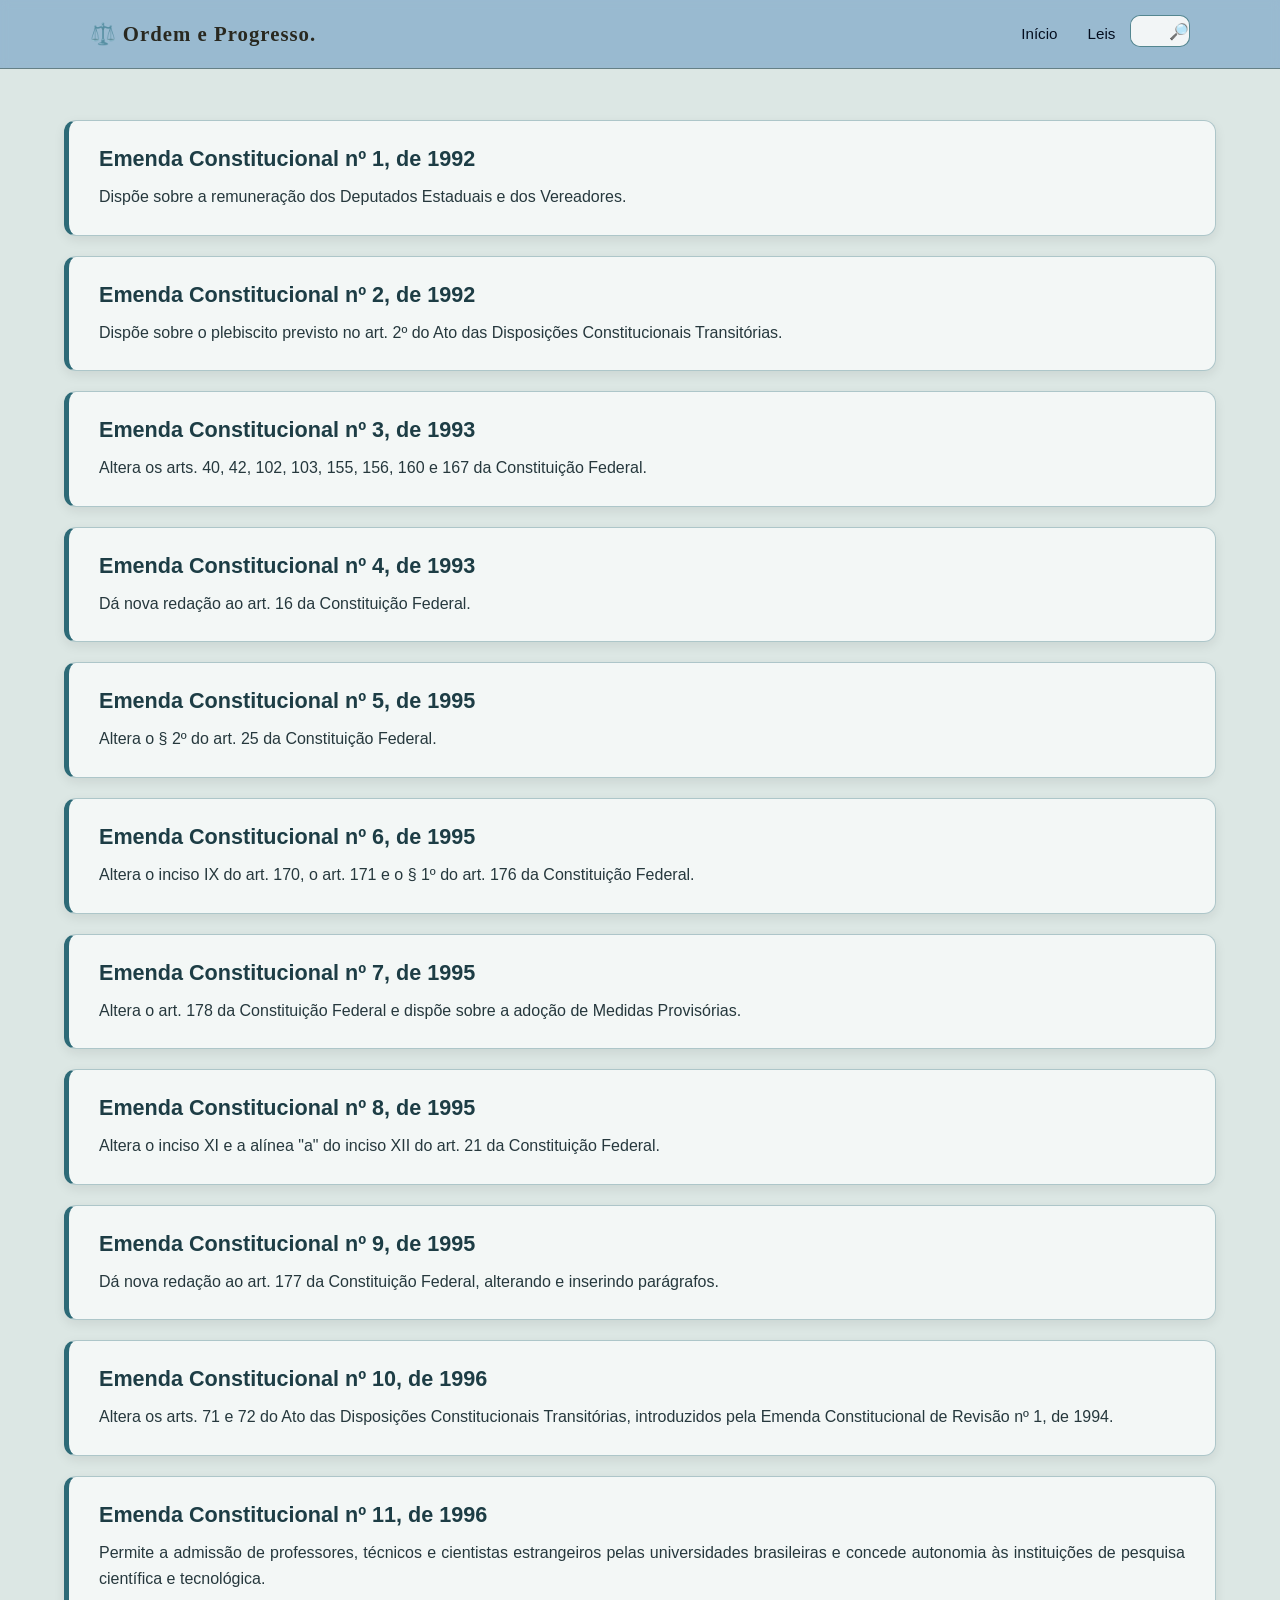
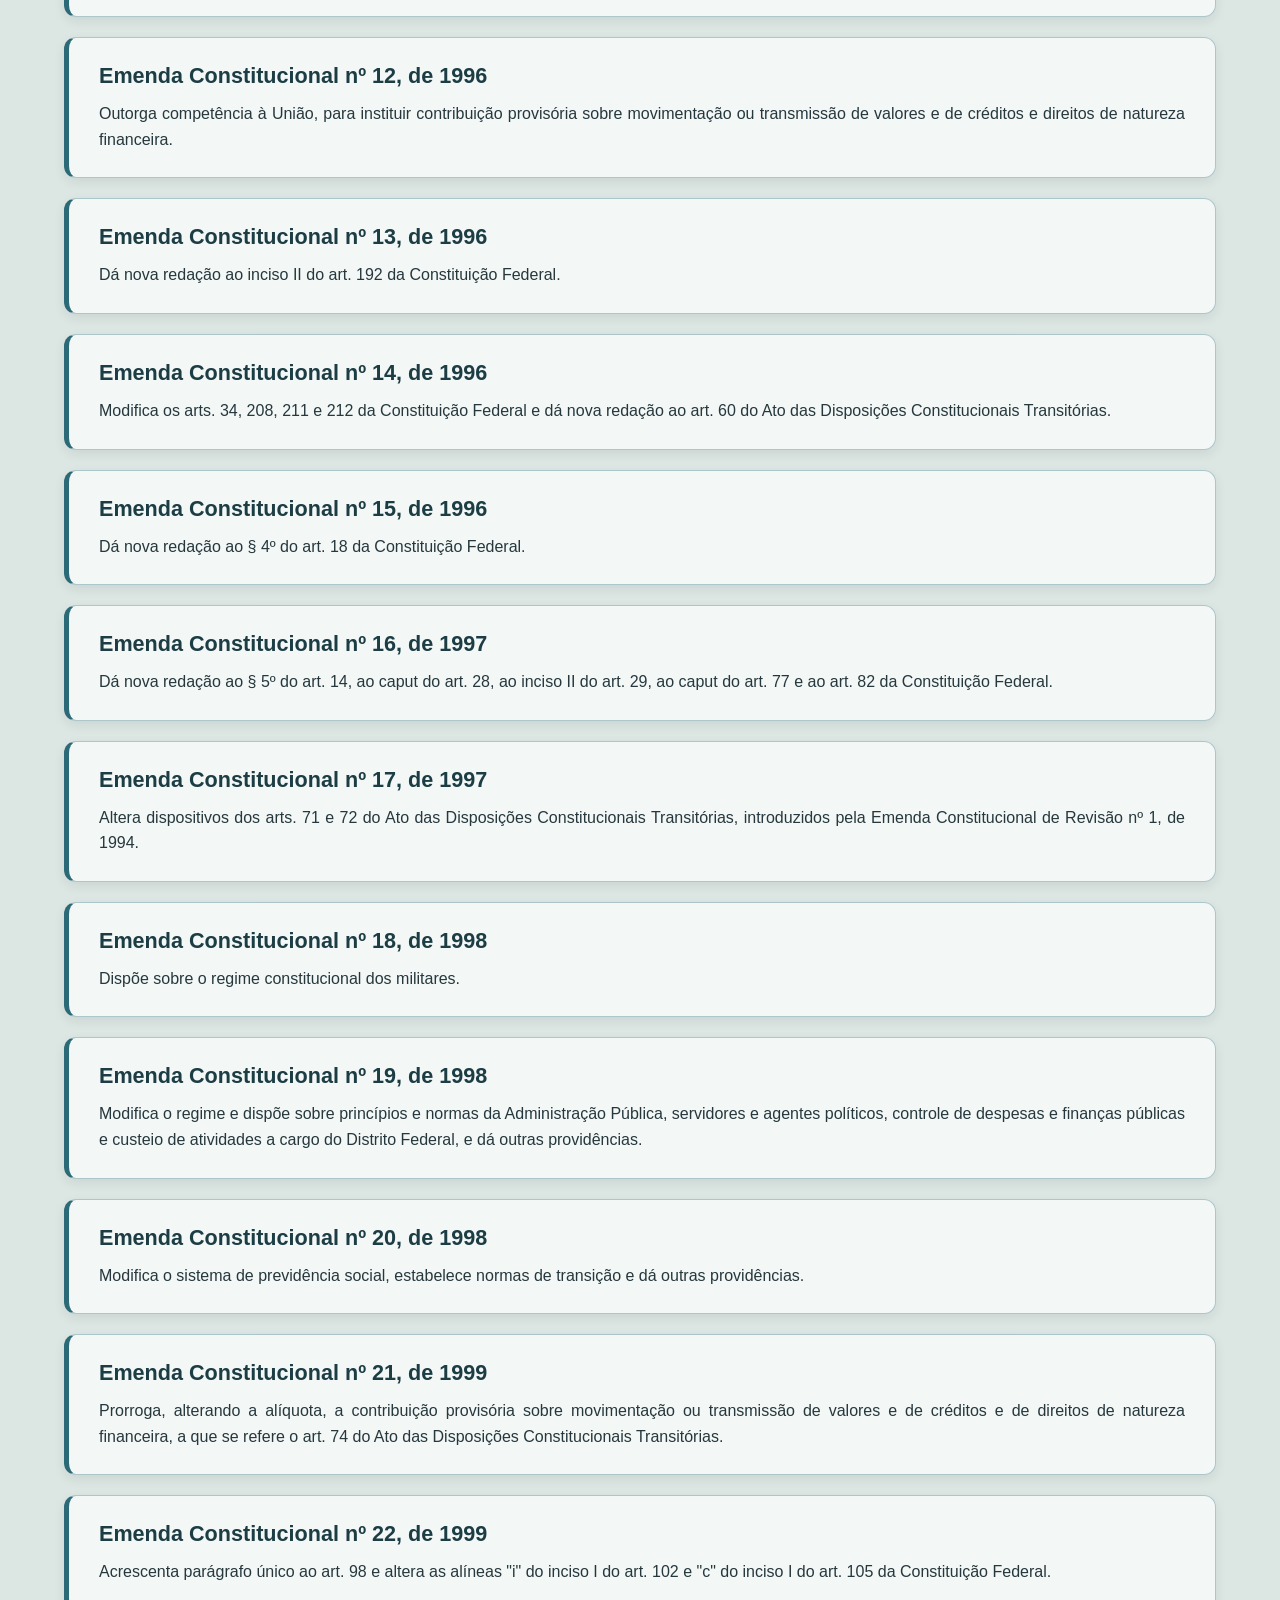
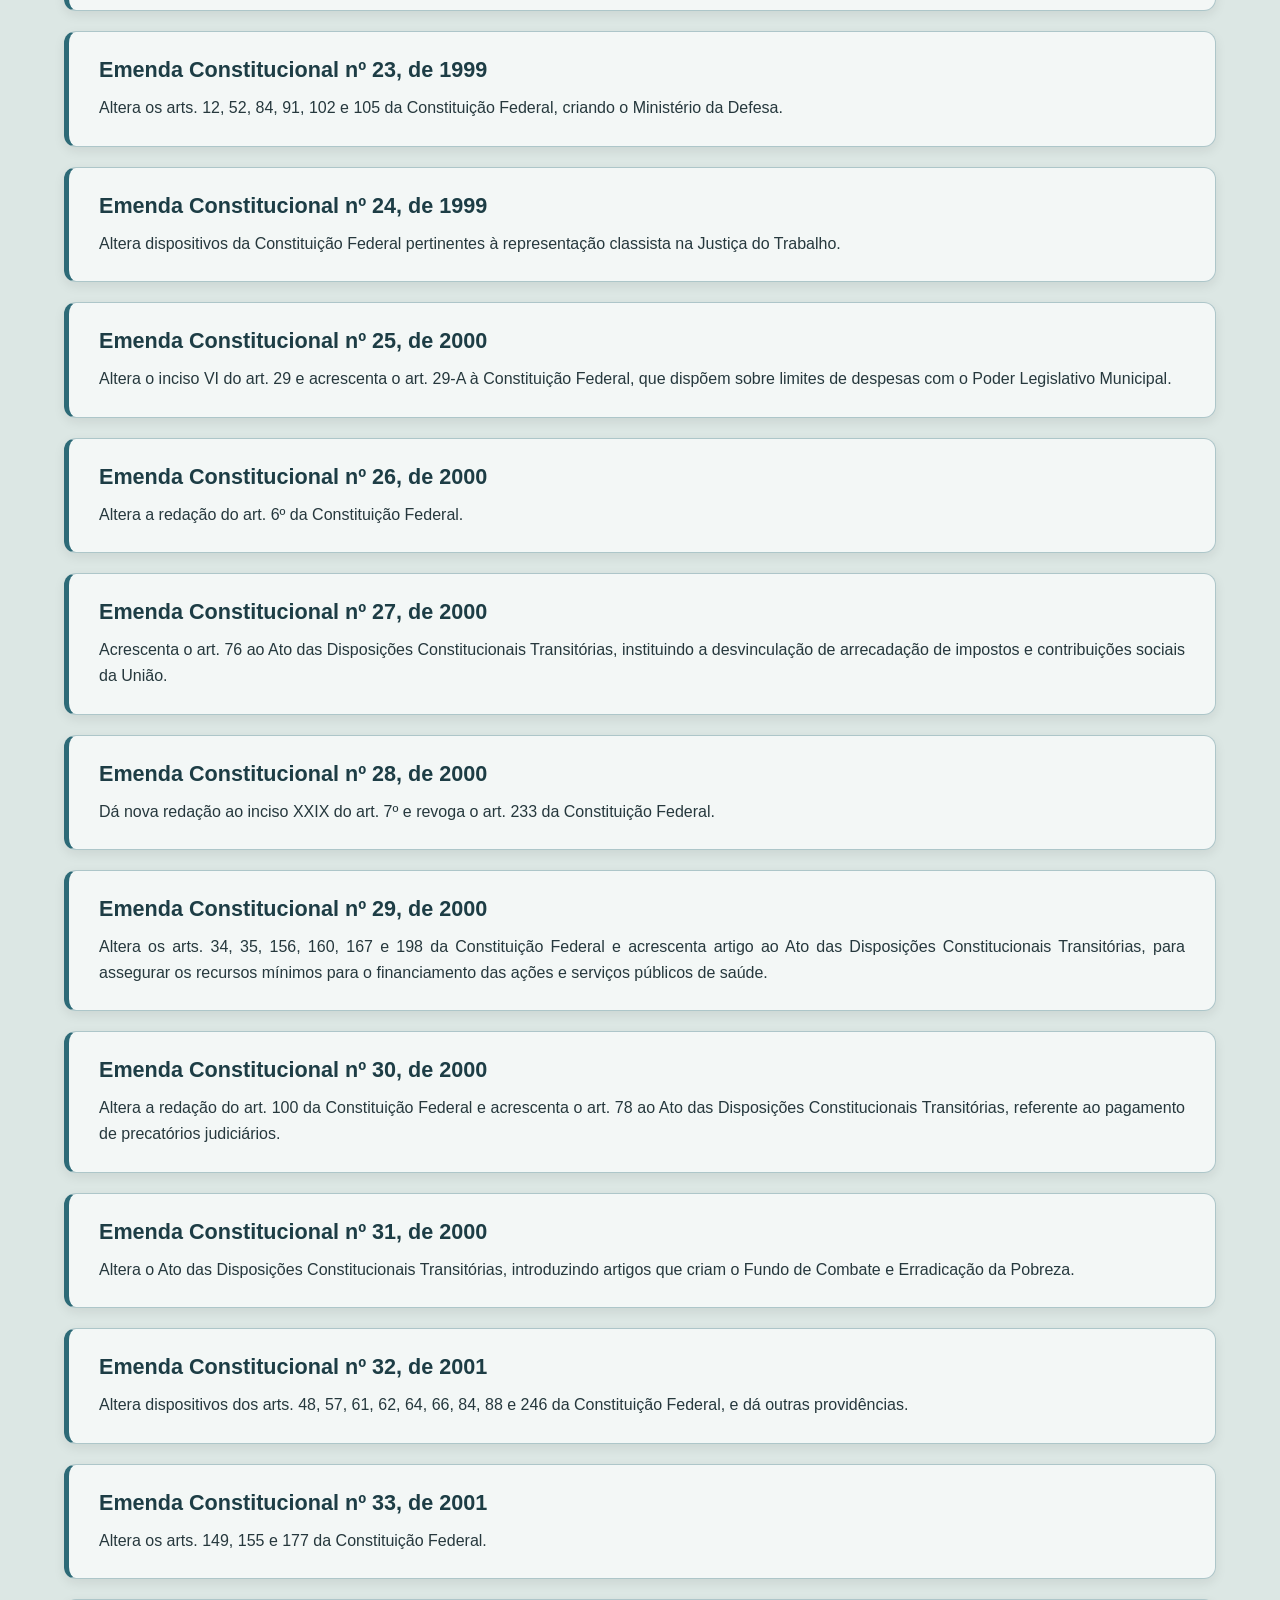
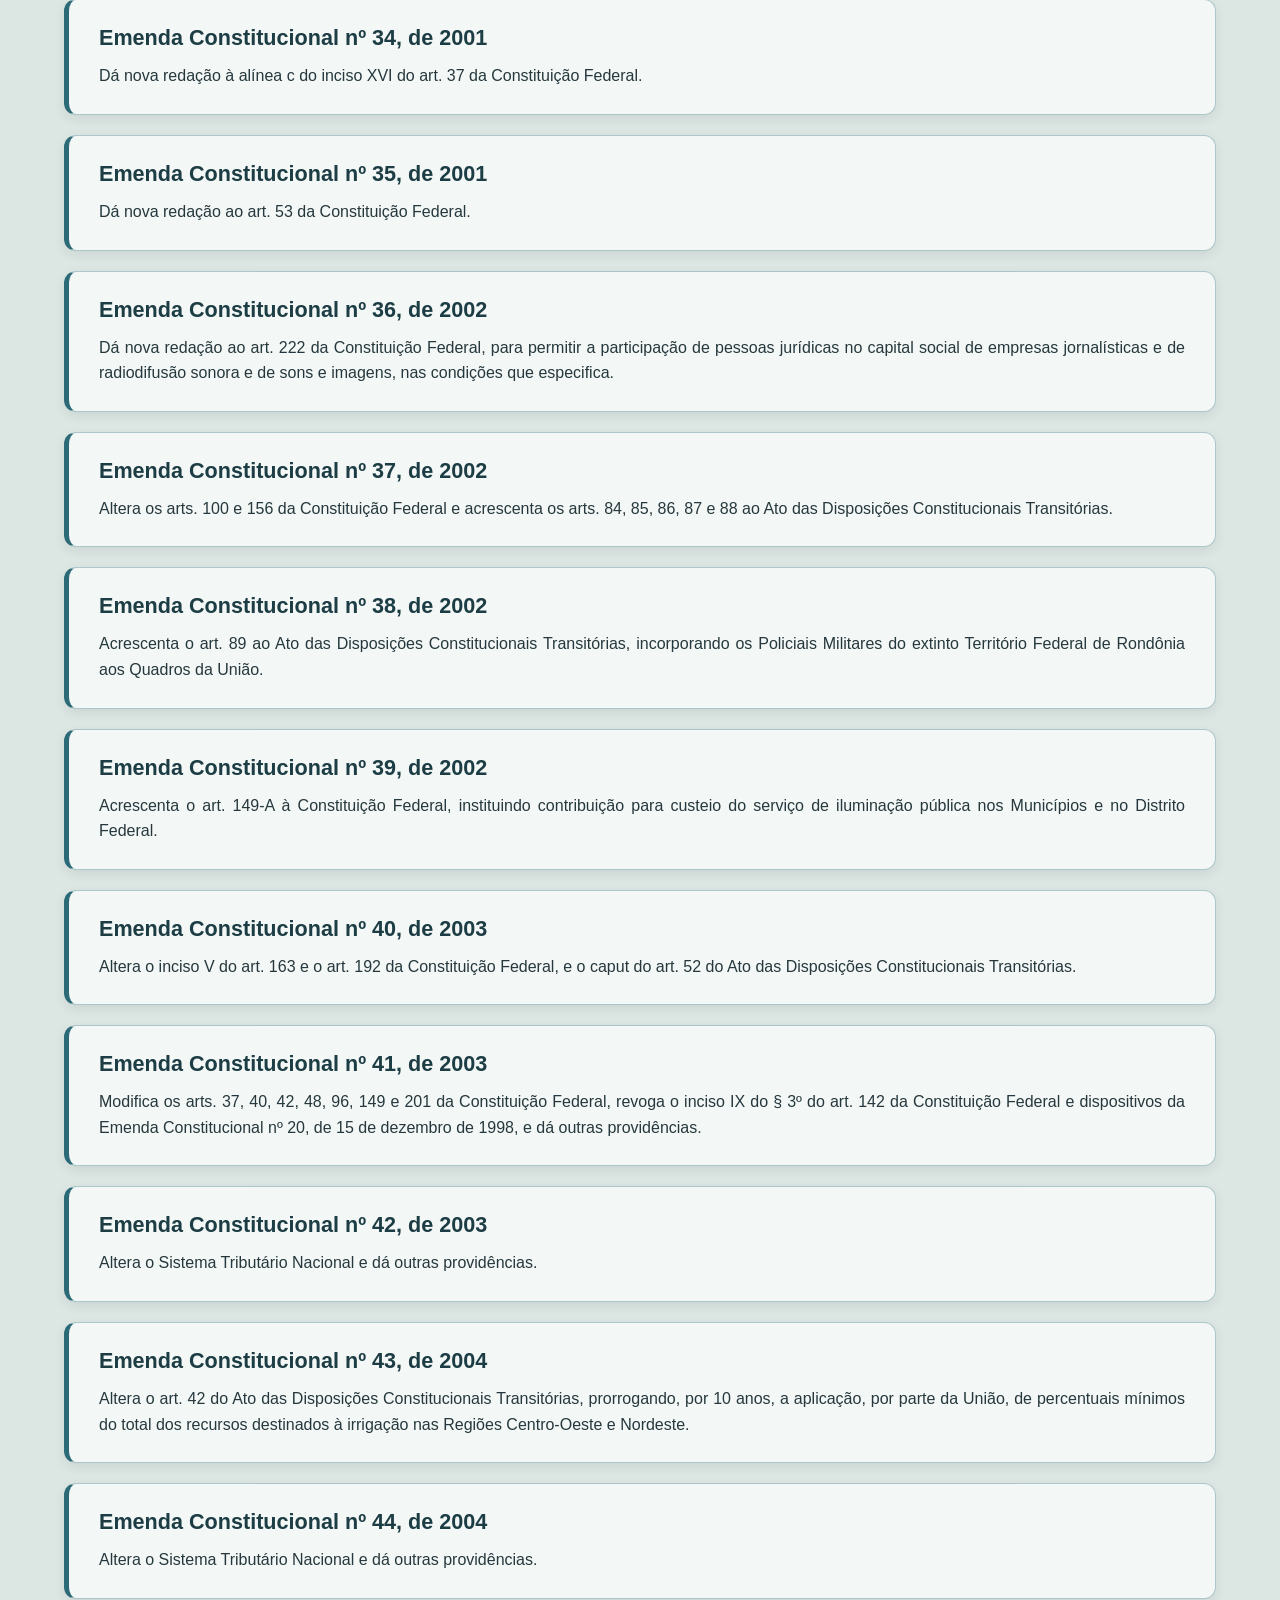
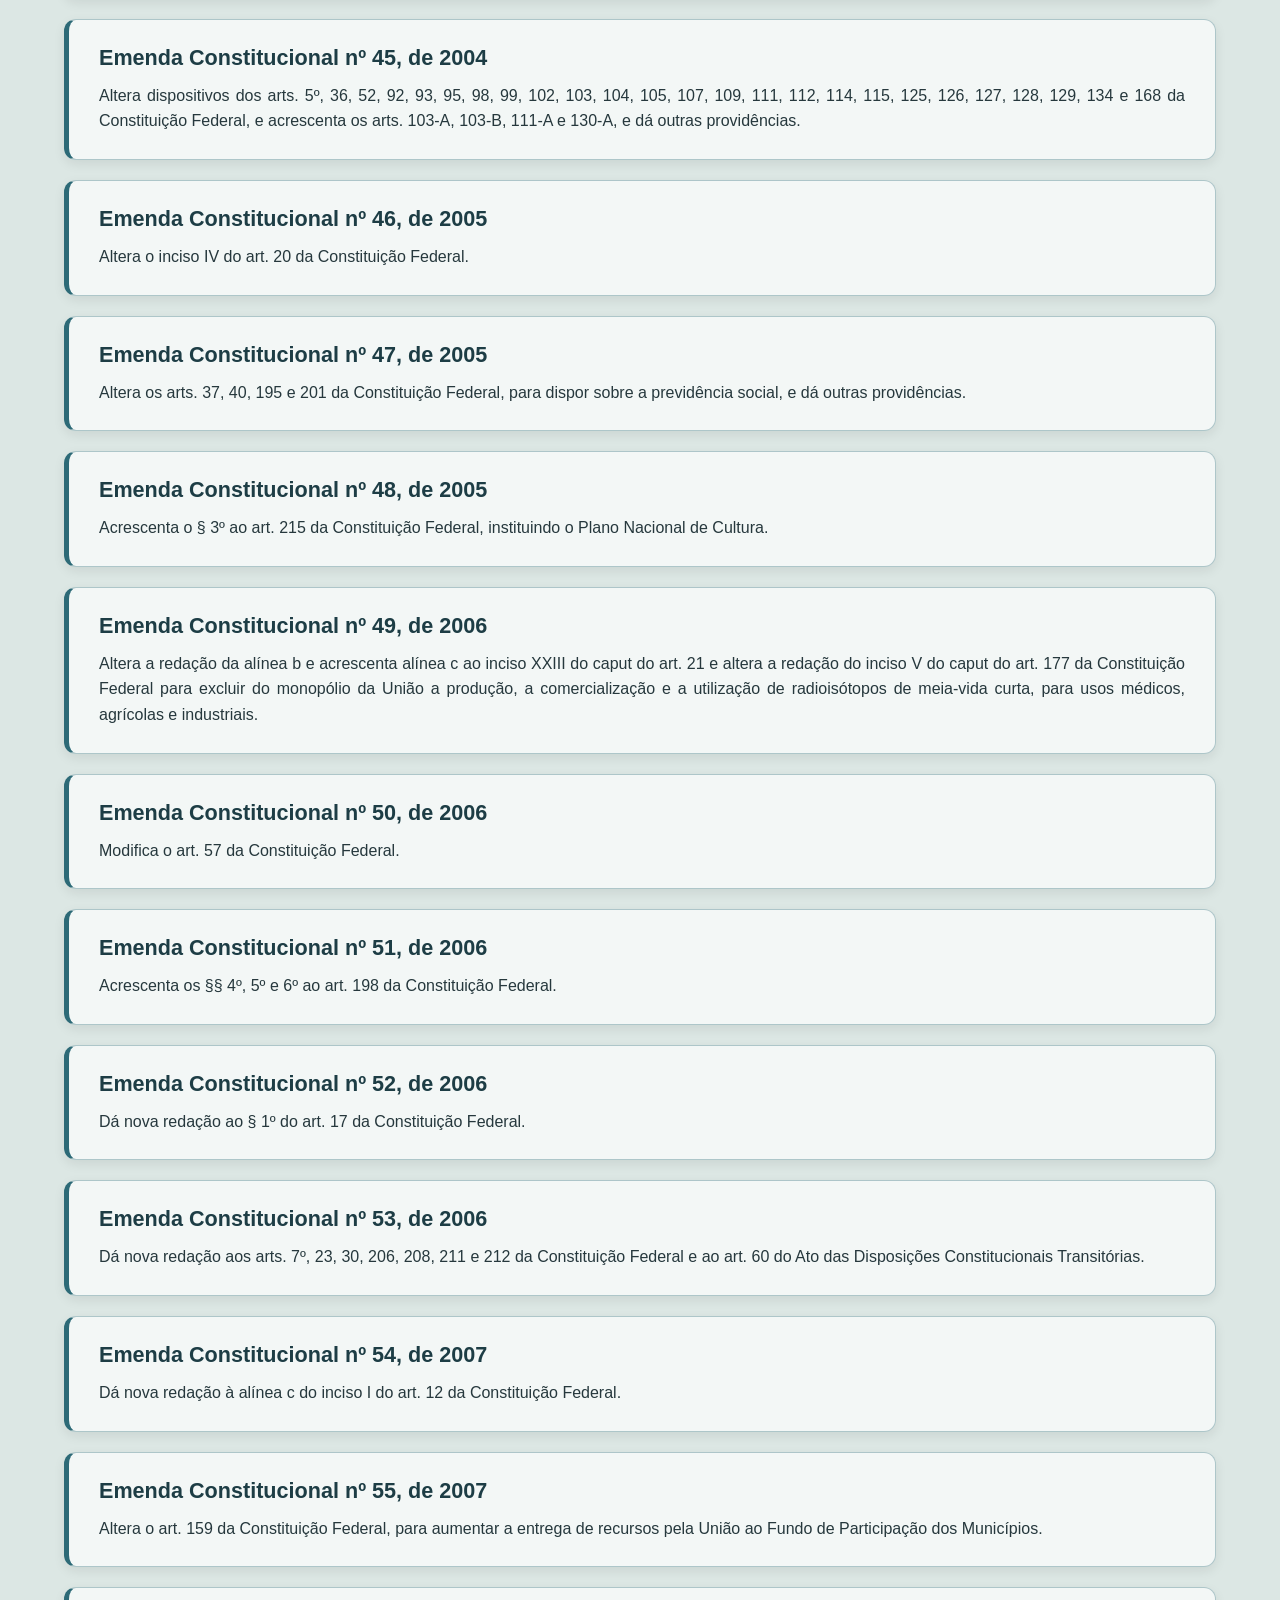
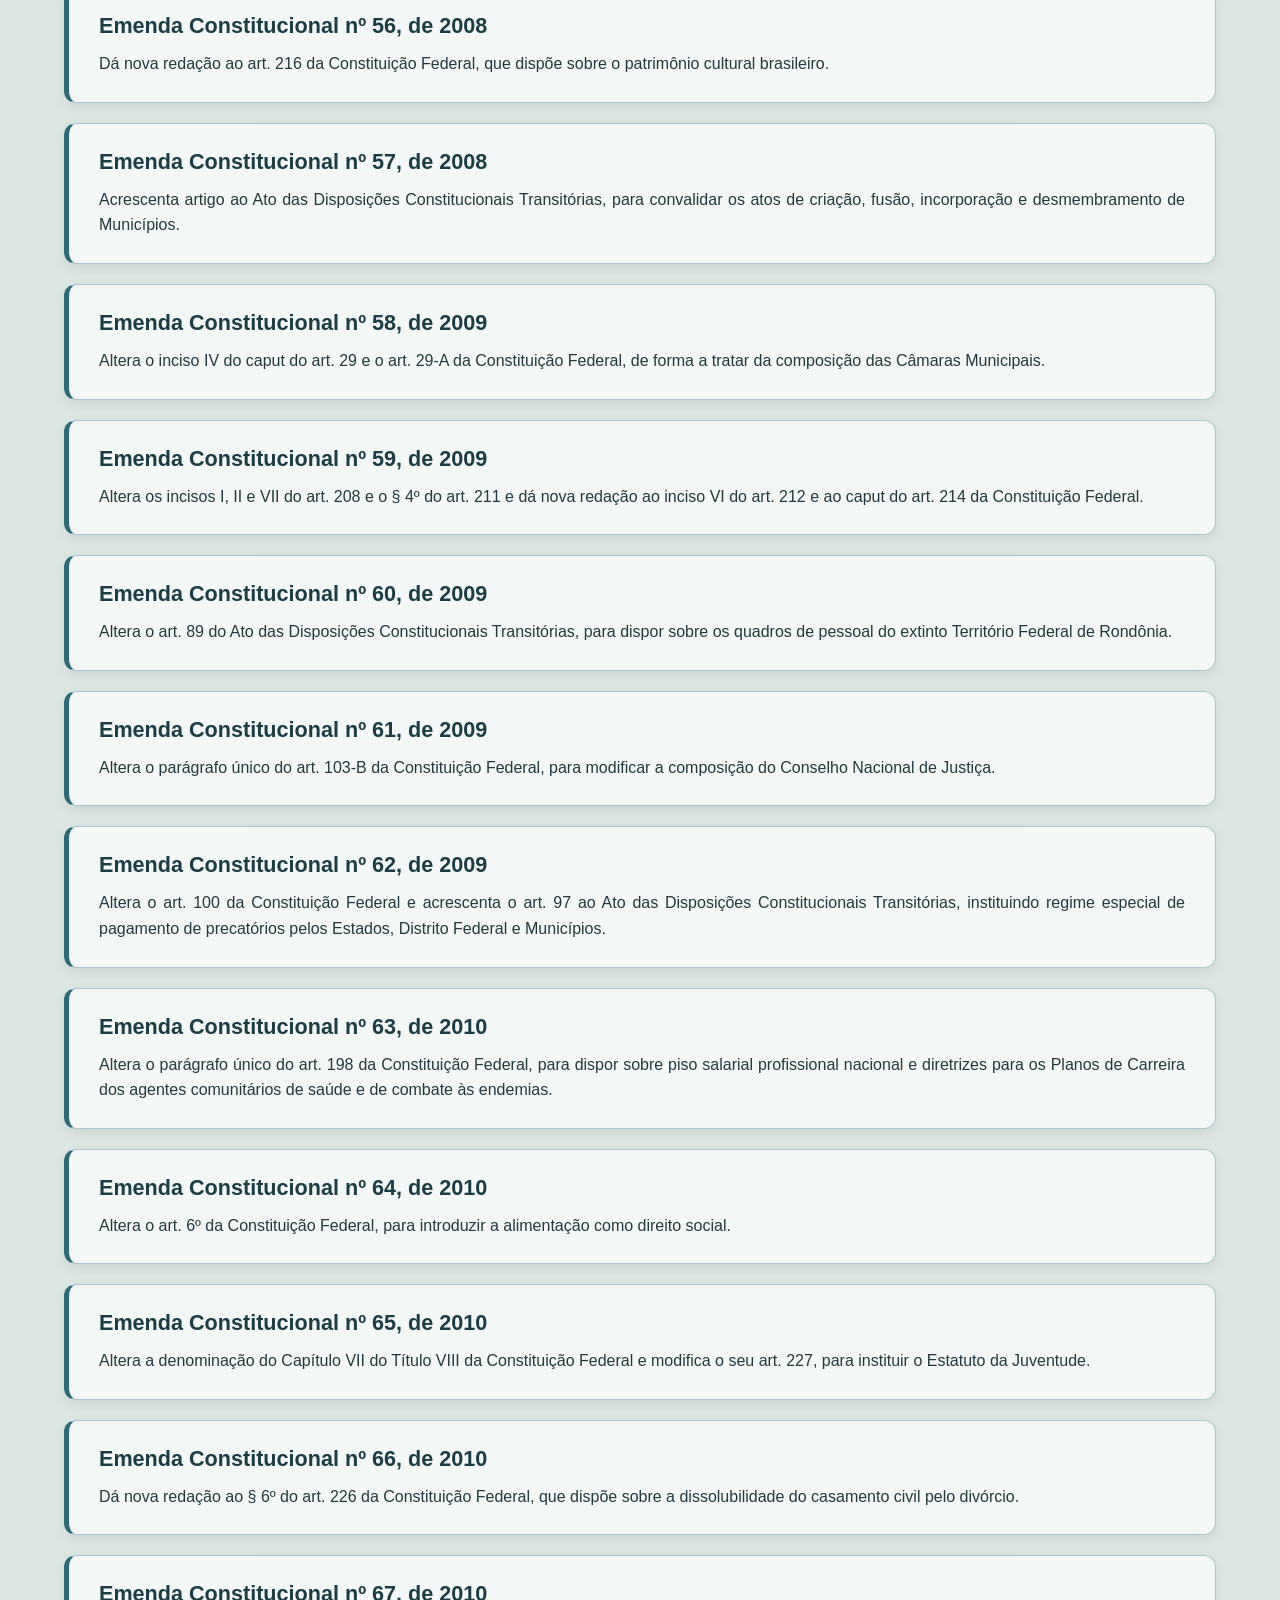
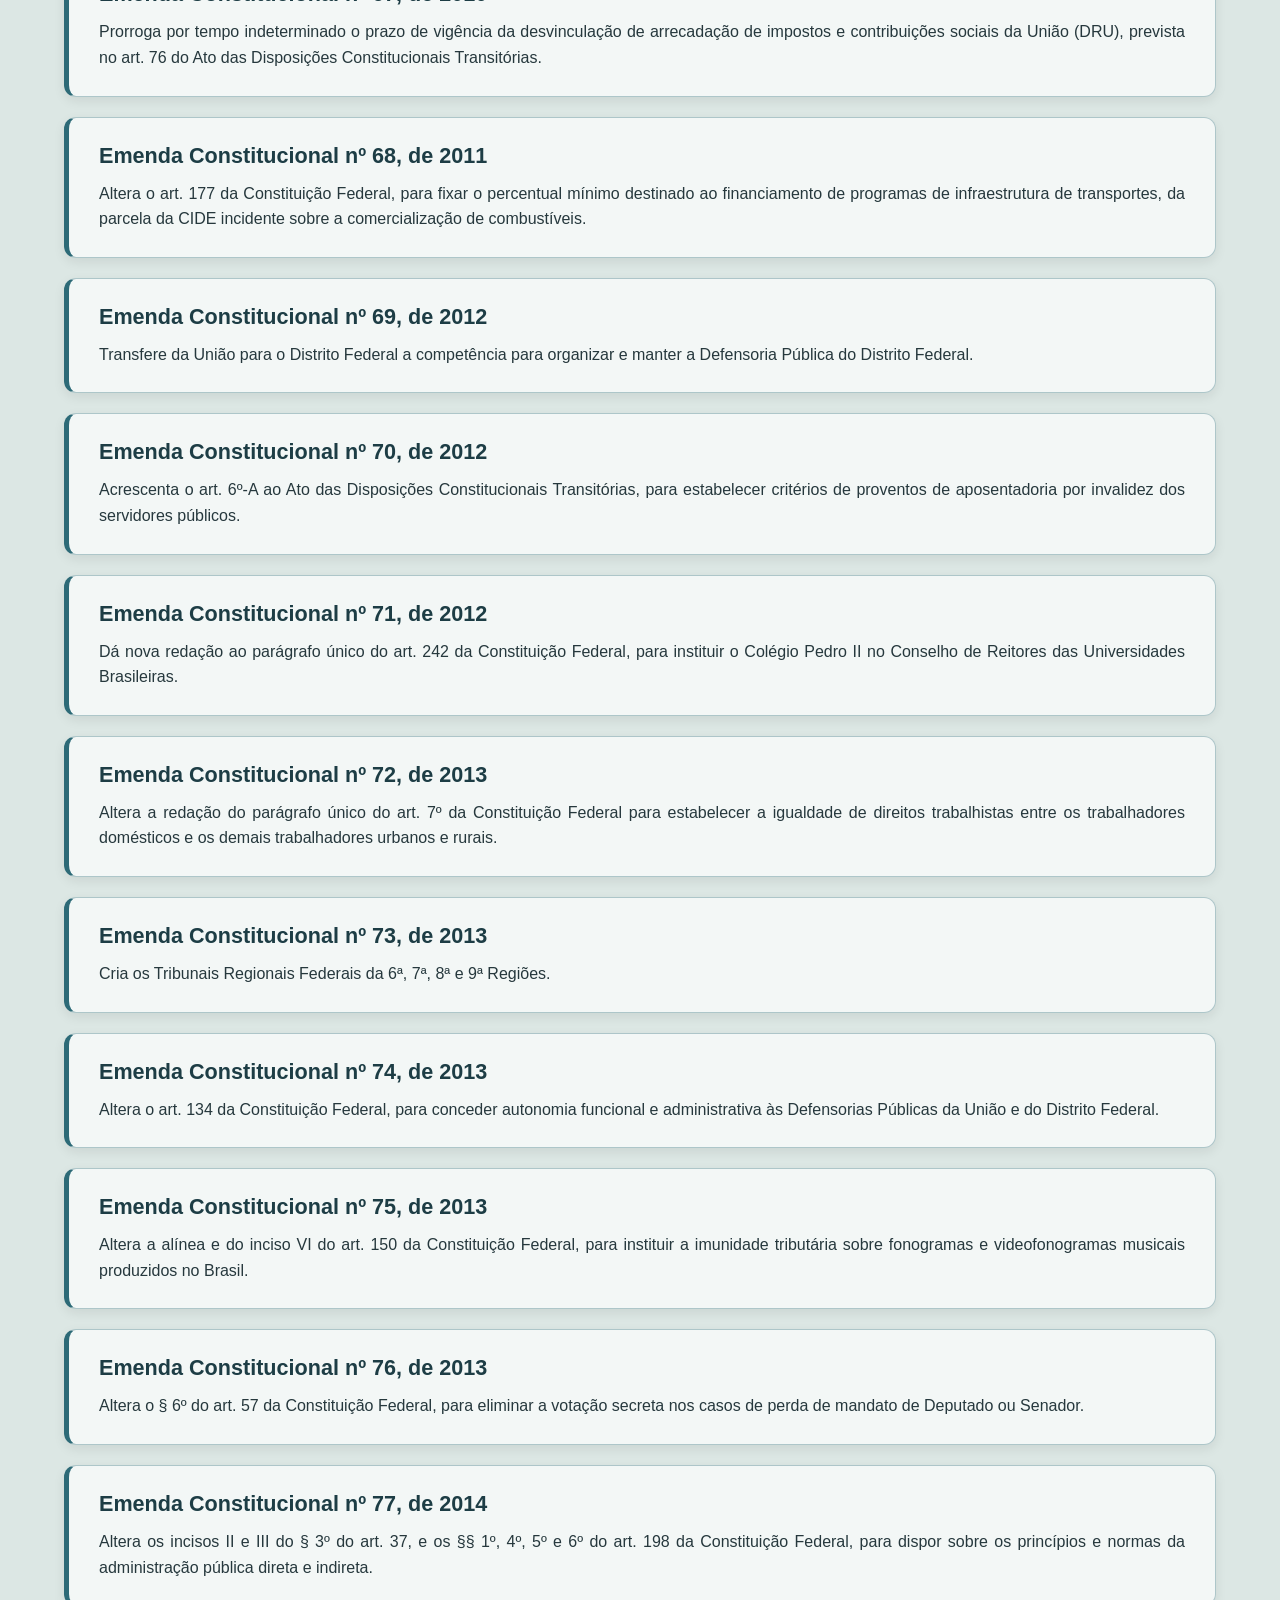
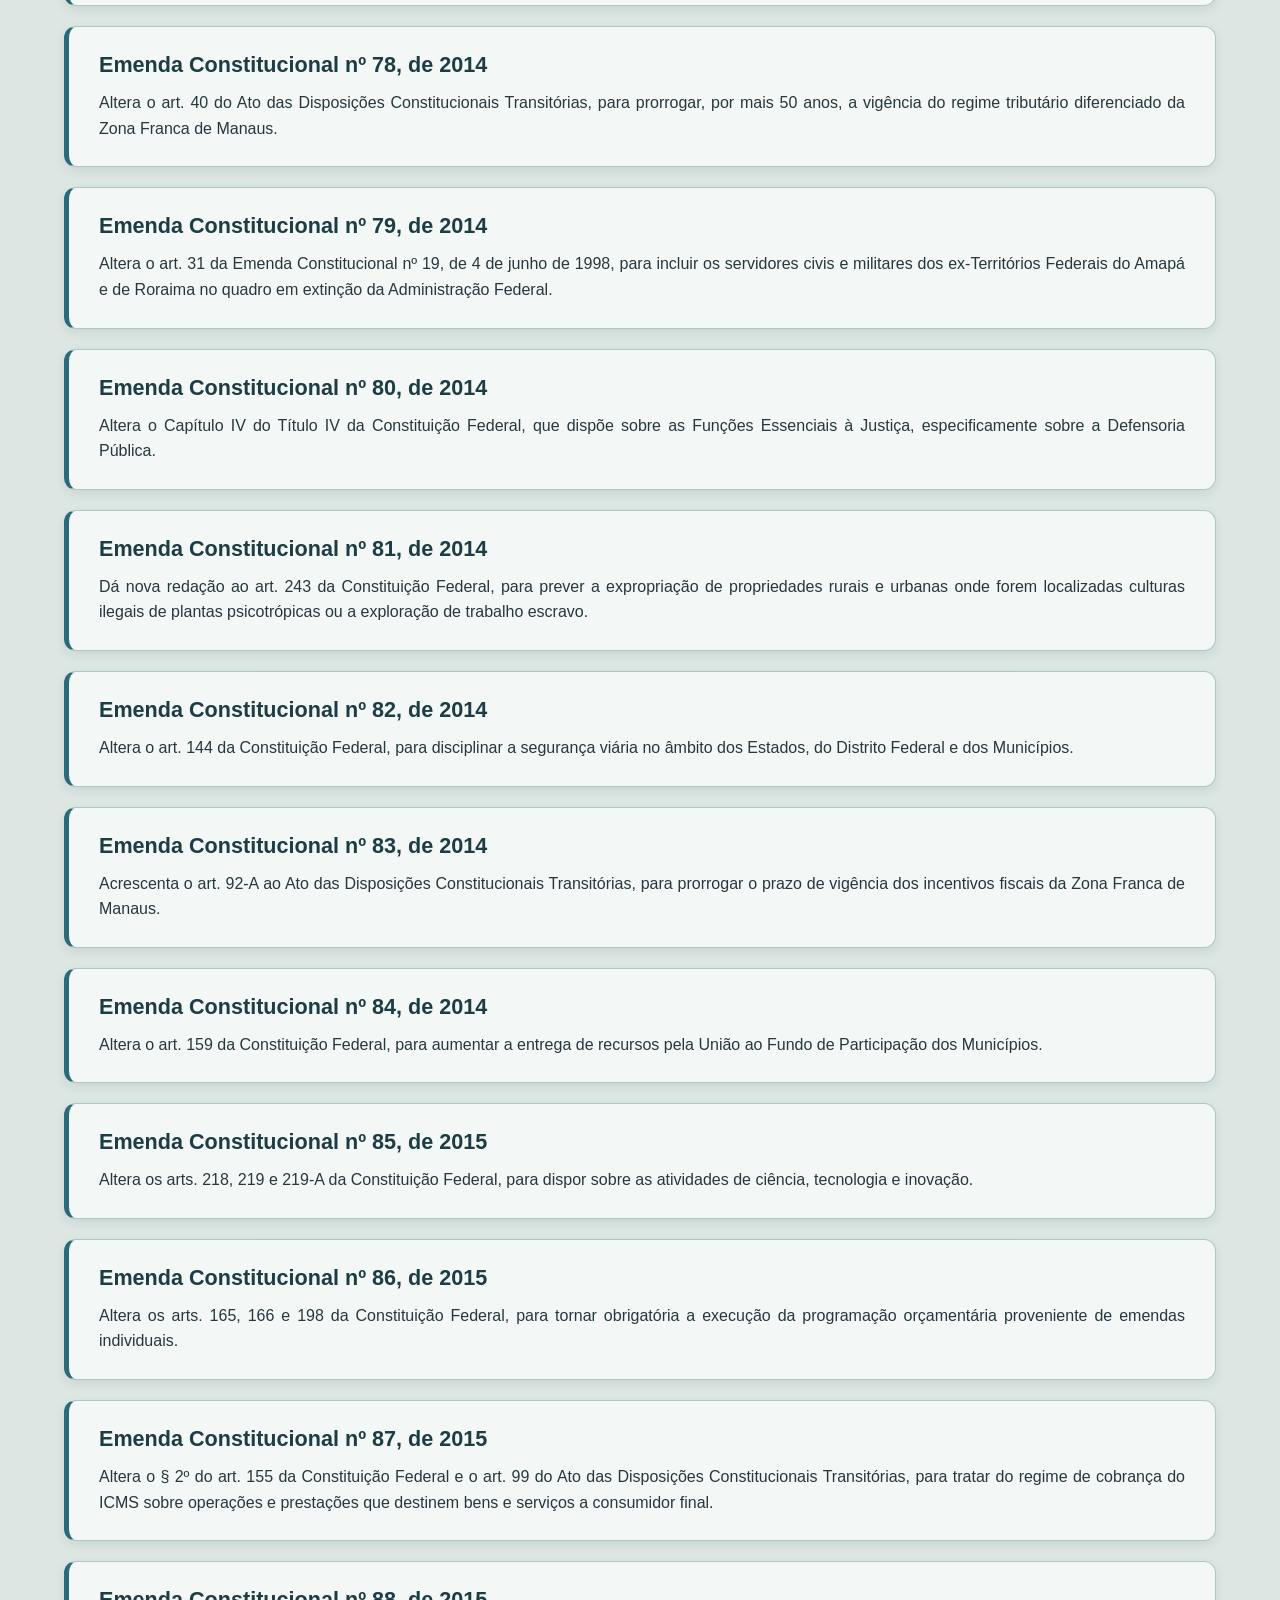
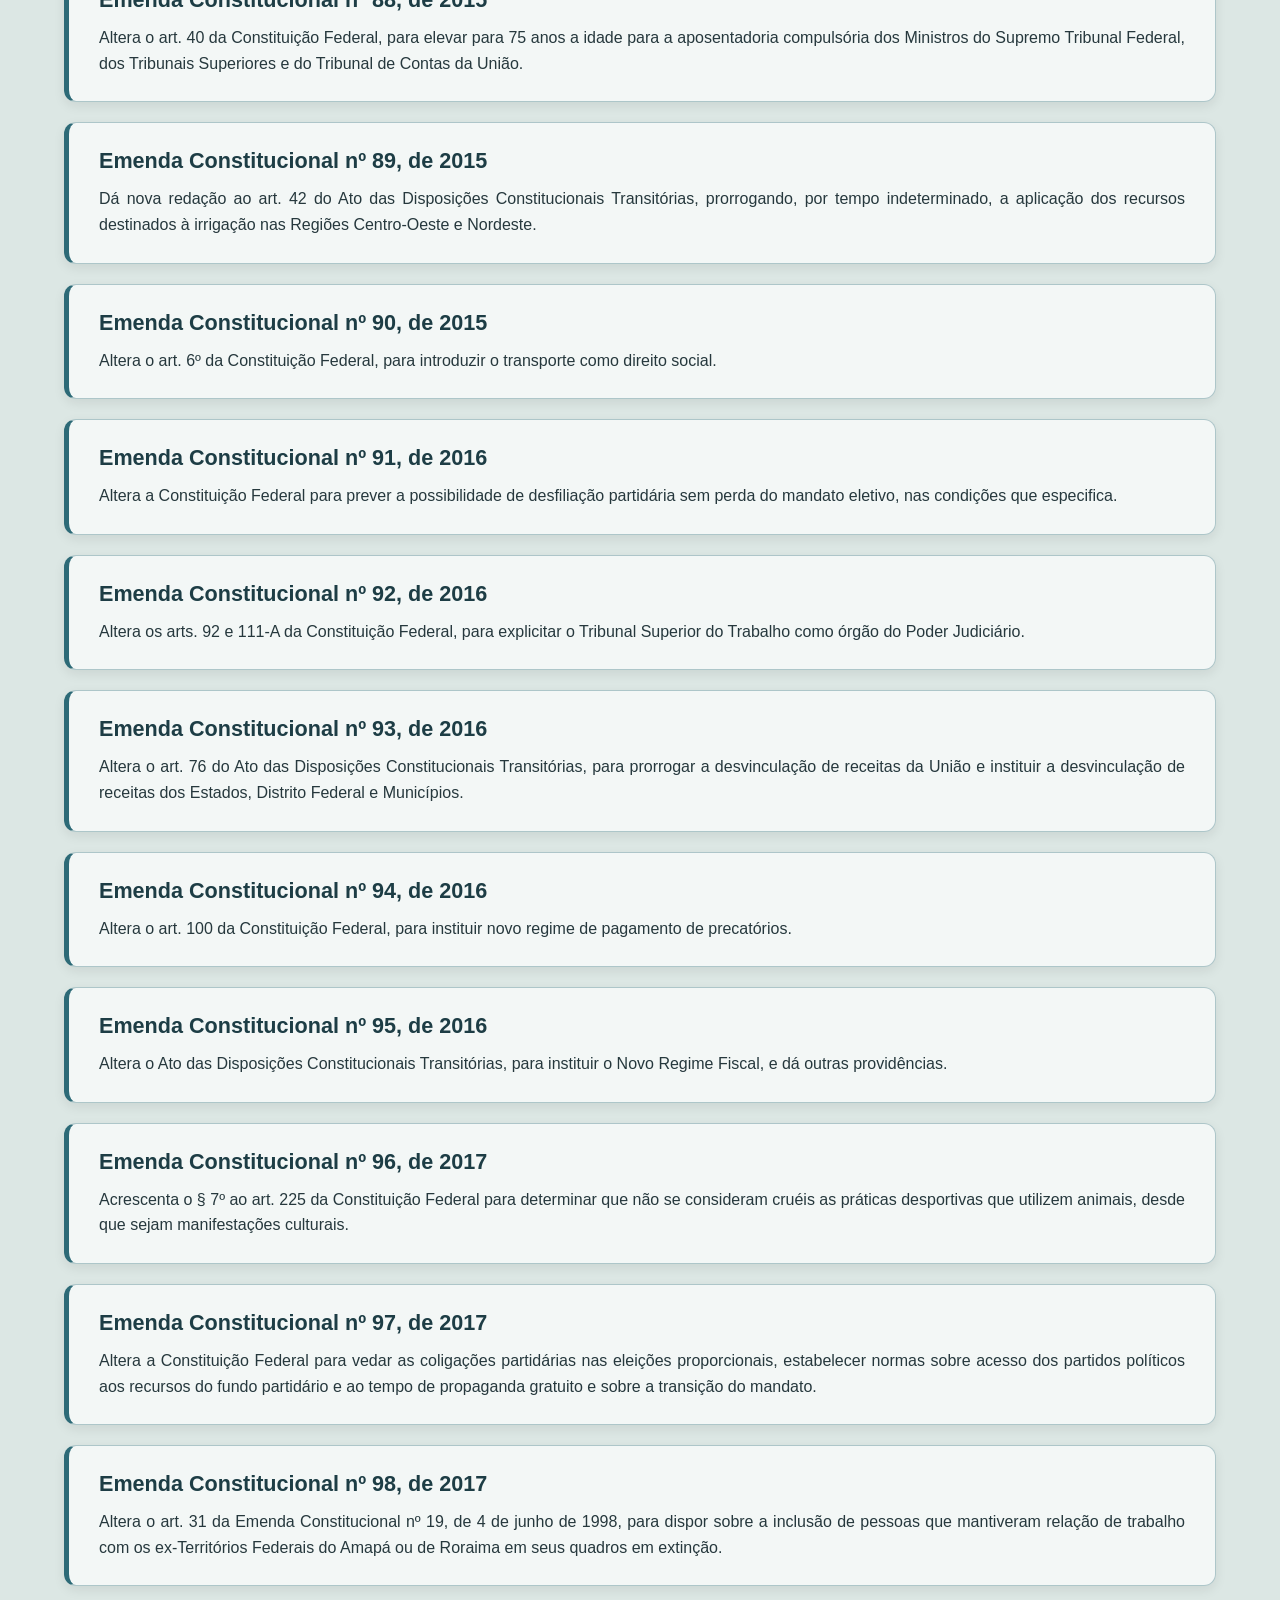
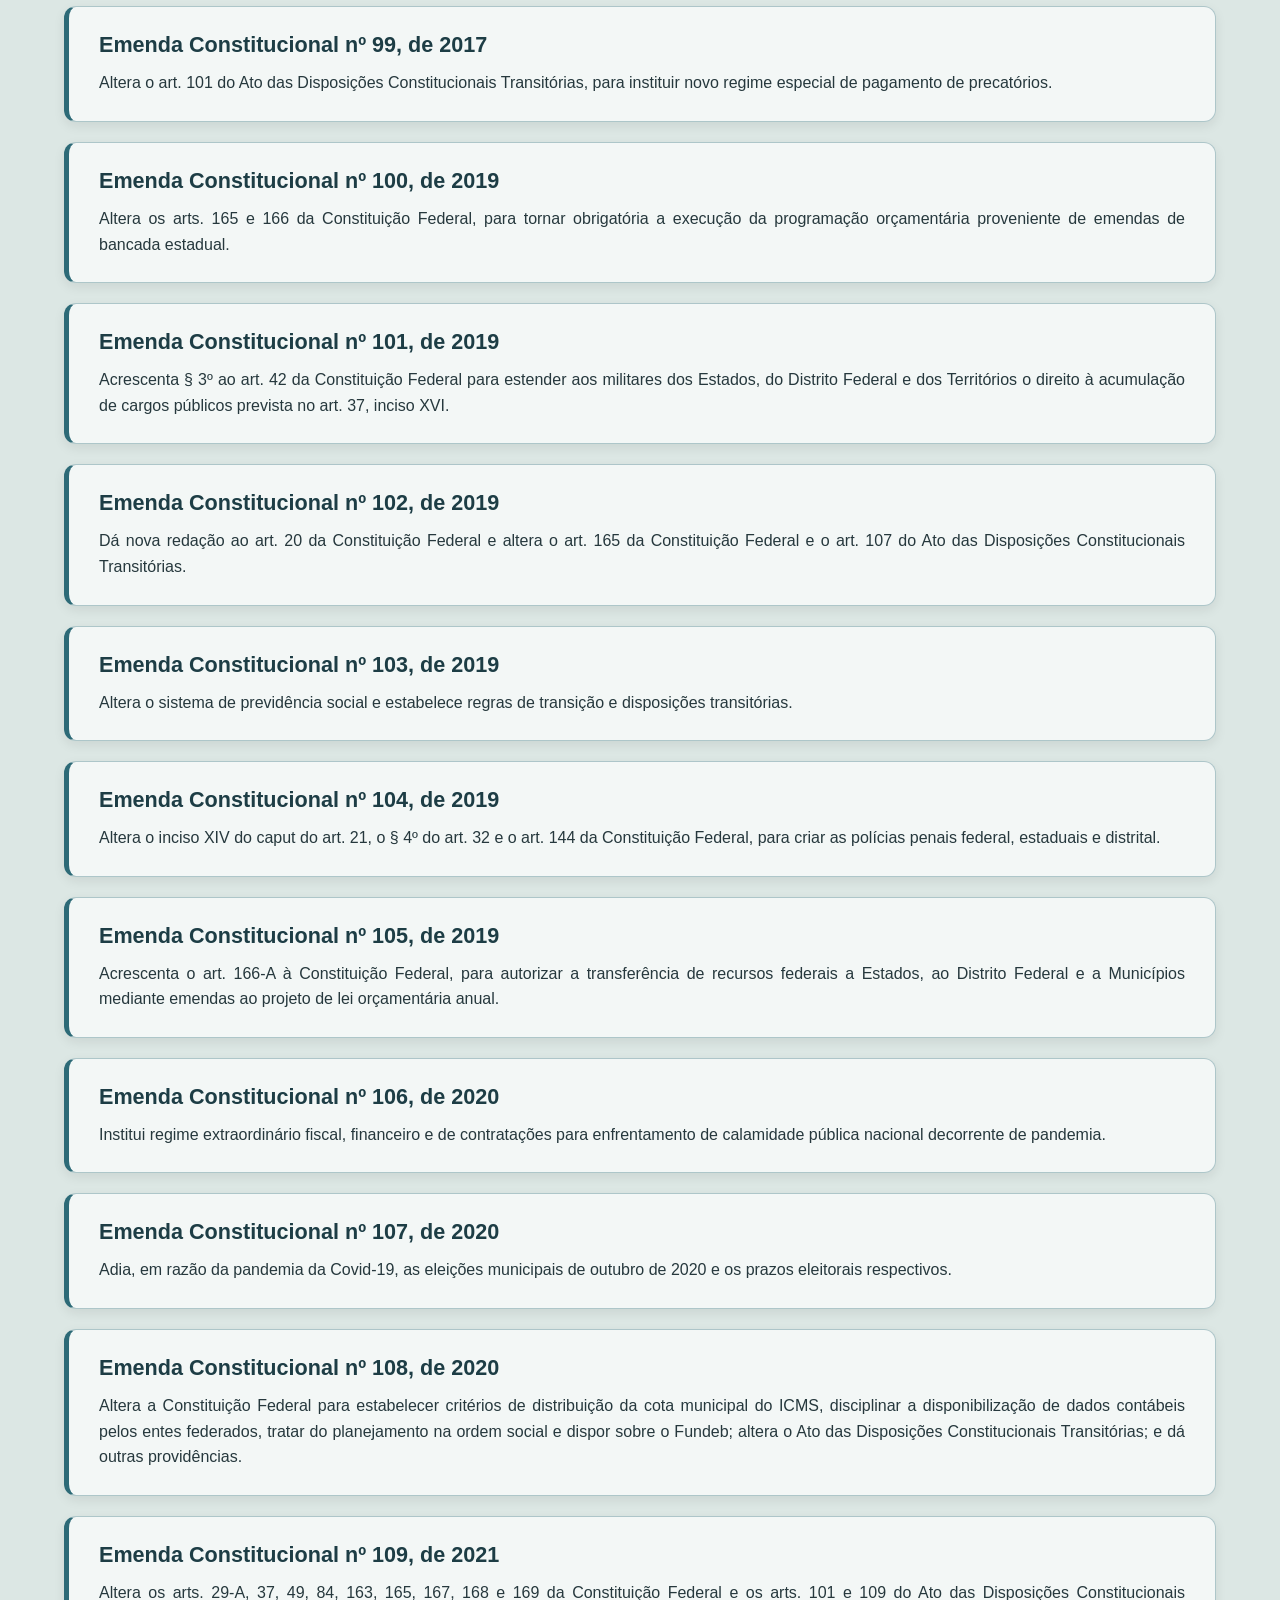
==== Leis/leis.html @ 6e9fadc1 "Barra de pesquisa ok" ====
<!DOCTYPE html>
<html lang="br">
    <head>
        <meta charset="UTF-8">
        <meta name="viewport" content="width=device-width, initial-scale=1.0">
        <title>Leis Brasileiras</title>
        <link rel="stylesheet" href="leis.css">
    </head>

    <header class="navbar">
        <div class="nav-container">
        <!-- Nome do site no cantinho esquerdo -->
            <a href="#" id="Logo" class="nav-logo"> ⚖️  Ordem e Progresso.</a>
        <!-- Opções para navegar em diferentes partes do site -->
            <ul class="nav-links">
                <li><a href="../index.html">Início</a></li>
                <li><a href="leis.html" id="section1">Leis</a></li>
                <li>
                    <form class="pesquisa-hidden">
                        <input 
                            id="pesquisa"
                            type="text" placeholder="Pesquise uma Lei...">
                        <span>🔎</span>

                    </form>
                </li>
            </ul>
        </div>
    </header>

    <body>
        <div class="emendas" id="emendas">
            <!-- Aqui é o0nde ficara as emendas, o titulo e a descrição, pense que o JSON já  terá o nome além da descrição -->
        </div>

        <script src="emenda.js"> </script>
    </body>
</html>
---- Leis/leis.css ----
*{
    margin: 0;
    padding: 0;
    box-sizing: border-box;
}

body{
    background-color: rgb(220, 231, 228);
}
/*Classe que eu coloca na nave bar para definir o local e todo o background em si*/
.navbar {
    position: fixed;
    top: 0%;
    left: 0%;
    width: 100%;
    background-color: rgba(48, 115, 177, 0.384); 
    backdrop-filter: blur(5px); 
    border-bottom: 1px solid #658086;
    z-index: 1000; 
    padding: 1.2% 0%; /* Espaçamento interno vertical em % */
}
/*Essa aqui já pega todos os itens e coloca em ordem e cria o espaçamento da logo prar a lista*/
.nav-container {
    max-width: 100%; 
    width: 90%; /* O quanto vai ocupar da tela*/
    margin: 0% auto;
    display: flex;
    justify-content: space-between; 
    align-items: center;
    padding: 0% 2%; /*Distancia interna padrão de cada borda (Eu posso modificar de determinados <> no seu espaço fixo)*/
}

/* Nome no cantinho esquerdo da nav bar */
.nav-logo {
    color: #181406de;
    font-size: 1.3rem; /*Ainda n peguei muito bem oq seria rem.. Mas é uma medida.*/
    font-weight: bold;
    letter-spacing: 1px;
    text-decoration: none;
    cursor: hand;
}

/* Lista dos "link's" que fica na direita - possivél lugar da barra de pesquisa */
.nav-links {
    display: flex;
    list-style: none;
    
}

/*"a" = cada item de navegação */
.nav-links a {
    padding: 10px 15px; /* Ajustei um pouco o padding lateral para o fundo não colar no texto */
    color: #040e1f;
    text-decoration: none;
    font-size: 0.95rem; 
    font-family: sans-serif;
    display: inline-block; /* Necessário para que o transform (scale) funcione perfeitamente */
    
    /* VALOR PADRÃO: Defina as propriedades iniciais para a transição funcionar */
    background-color: rgba(74, 67, 48, 0); /* Começa transparente */
    border-radius: 10vw;
    
    /* TRANSIÇÃO: Diz ao navegador para suavizar todas as mudanças em 0.3 segundos */
    transition: color 0.3s ease, background-color 0.2s ease, transform 0.2s ease;
}

.nav-links a:hover {
    color: #6c7e07;
    background-color: #043b8398;
    /* Em vez de mudar font-size, usamos o scale para o efeito visual de crescimento */
    transform: scale(1.08); 
}

.nav-links a:active {
    color: #48501a;
    background-color: #043b83;
    transform: scale(1.3); 
}

/*======================================= 
    Estilo para o formulário de pesquisa
=========================================*/


.nav-links .pesquisa-hidden {
    display: flex;
    align-items: center;
    gap: 10px;
    background-color: #f2f5f6;
    border: 1px solid #2d6a77cb;
    border-radius: 10px;
}

.nav-container .pesquisa-hidden span {
    transition: color 0.7s ease;
    font-size: 1rem;
    cursor: pointer;
    color: #2d6a77dc;
}

.nav-links .pesquisa-hidden input{
    background-color: #f2f5f6;
    width: 28px;
    height: 30px;
    font-size: 1.2rem;
    border: none;
    border-radius: 10px;
    transition: width 0.3s ease;
}

.nav-links .pesquisa-hidden input::placeholder {
    padding: 6px;
    color: transparent; /* deixa o placeholder invisível */
    margin-left: 2px; /* Espaçamento entre o place holder e a lateral direita (sim, ele ta modificando a distancia com a lateral diretia assim...)*/
}

.nav-links .pesquisa-hidden input:hover {
    width: 150px;
    height: 30px;
    transition: width 0.3s ease;
    cursor: pointer;
}

.nav-links .pesquisa-hidden input:focus{
    border: none;
    outline: none;

    width: 150px;
    height: 34px;

    transition: width 0.3s ease;

    font-size: 0.9rem;
    gap: 5px;
    padding: 10px;
}

.nav-links .pesquisa-hidden input:focus::placeholder{
    color: #000;
}

.emendas {
    width: 90%;
    max-width: 1200px;
    margin: 120px auto 40px auto;

    display: flex;
    flex-direction: column;
    gap: 20px;
}

.emenda {
    background-color: rgba(255, 255, 255, 0.65);

    border: 1px solid rgba(45, 106, 119, 0.35);
    border-left: 5px solid #2d6a77;

    border-radius: 12px;

    padding: 25px 30px;

    box-shadow: 0 4px 12px rgba(0, 0, 0, 0.08);

    transition:
        transform 0.2s ease,
        box-shadow 0.2s ease,
        background-color 0.2s ease;
}

.emenda:hover {
    transform: translateY(-3px);

    background-color: rgba(255, 255, 255, 0.85);

    box-shadow: 0 7px 18px rgba(0, 0, 0, 0.12);
}

.emenda h2 {
    color: #1d3d45;

    font-family: sans-serif;

    font-size: 1.35rem;

    margin-bottom: 12px;
}

.emenda p {
    color: #26383d;

    font-family: sans-serif;

    font-size: 1rem;

    line-height: 1.6;

    text-align: justify;
}

.erro {
    background-color: rgba(255, 80, 80, 0.12);

    border: 1px solid rgba(180, 40, 40, 0.4);
    border-left: 5px solid #b52b2b;

    border-radius: 12px;

    padding: 25px;

    font-family: sans-serif;
}

.erro h2 {
    color: #8f2020;
    margin-bottom: 8px;
}

.erro p {
    color: #542020;
}
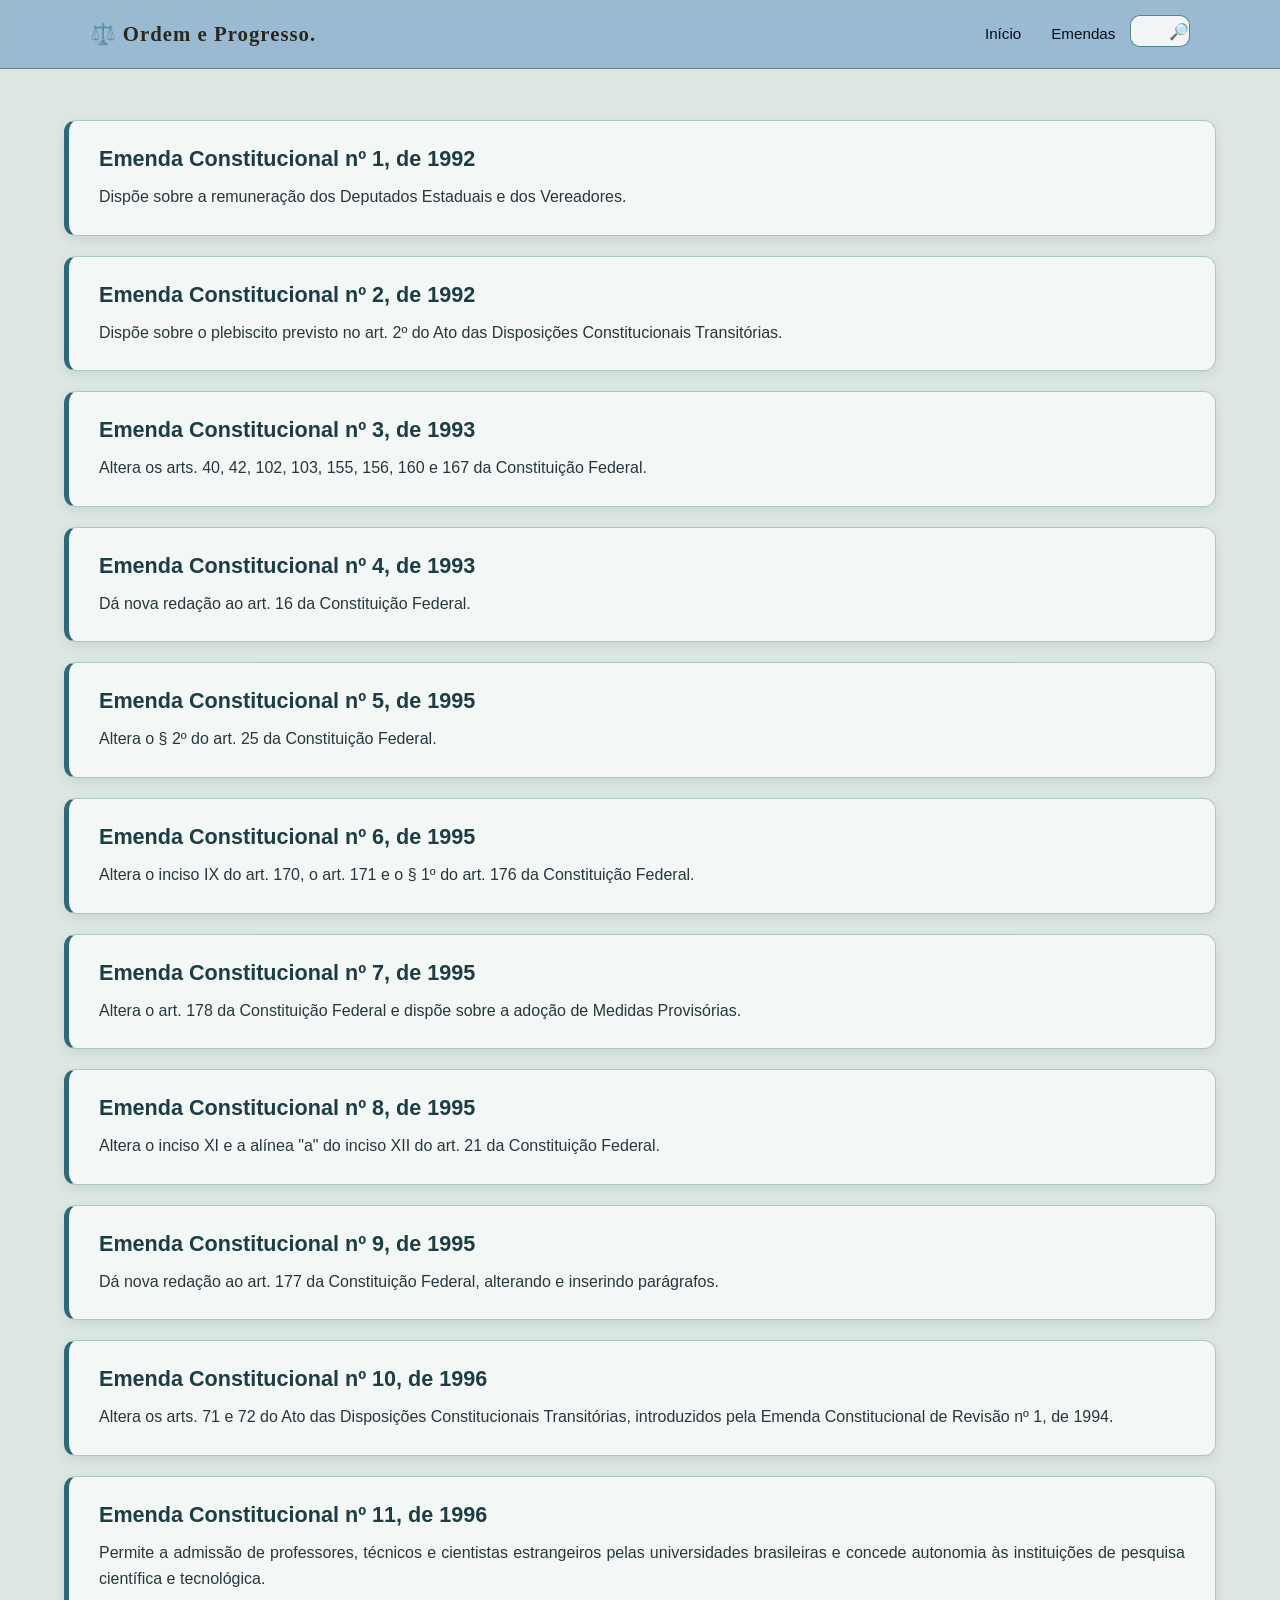
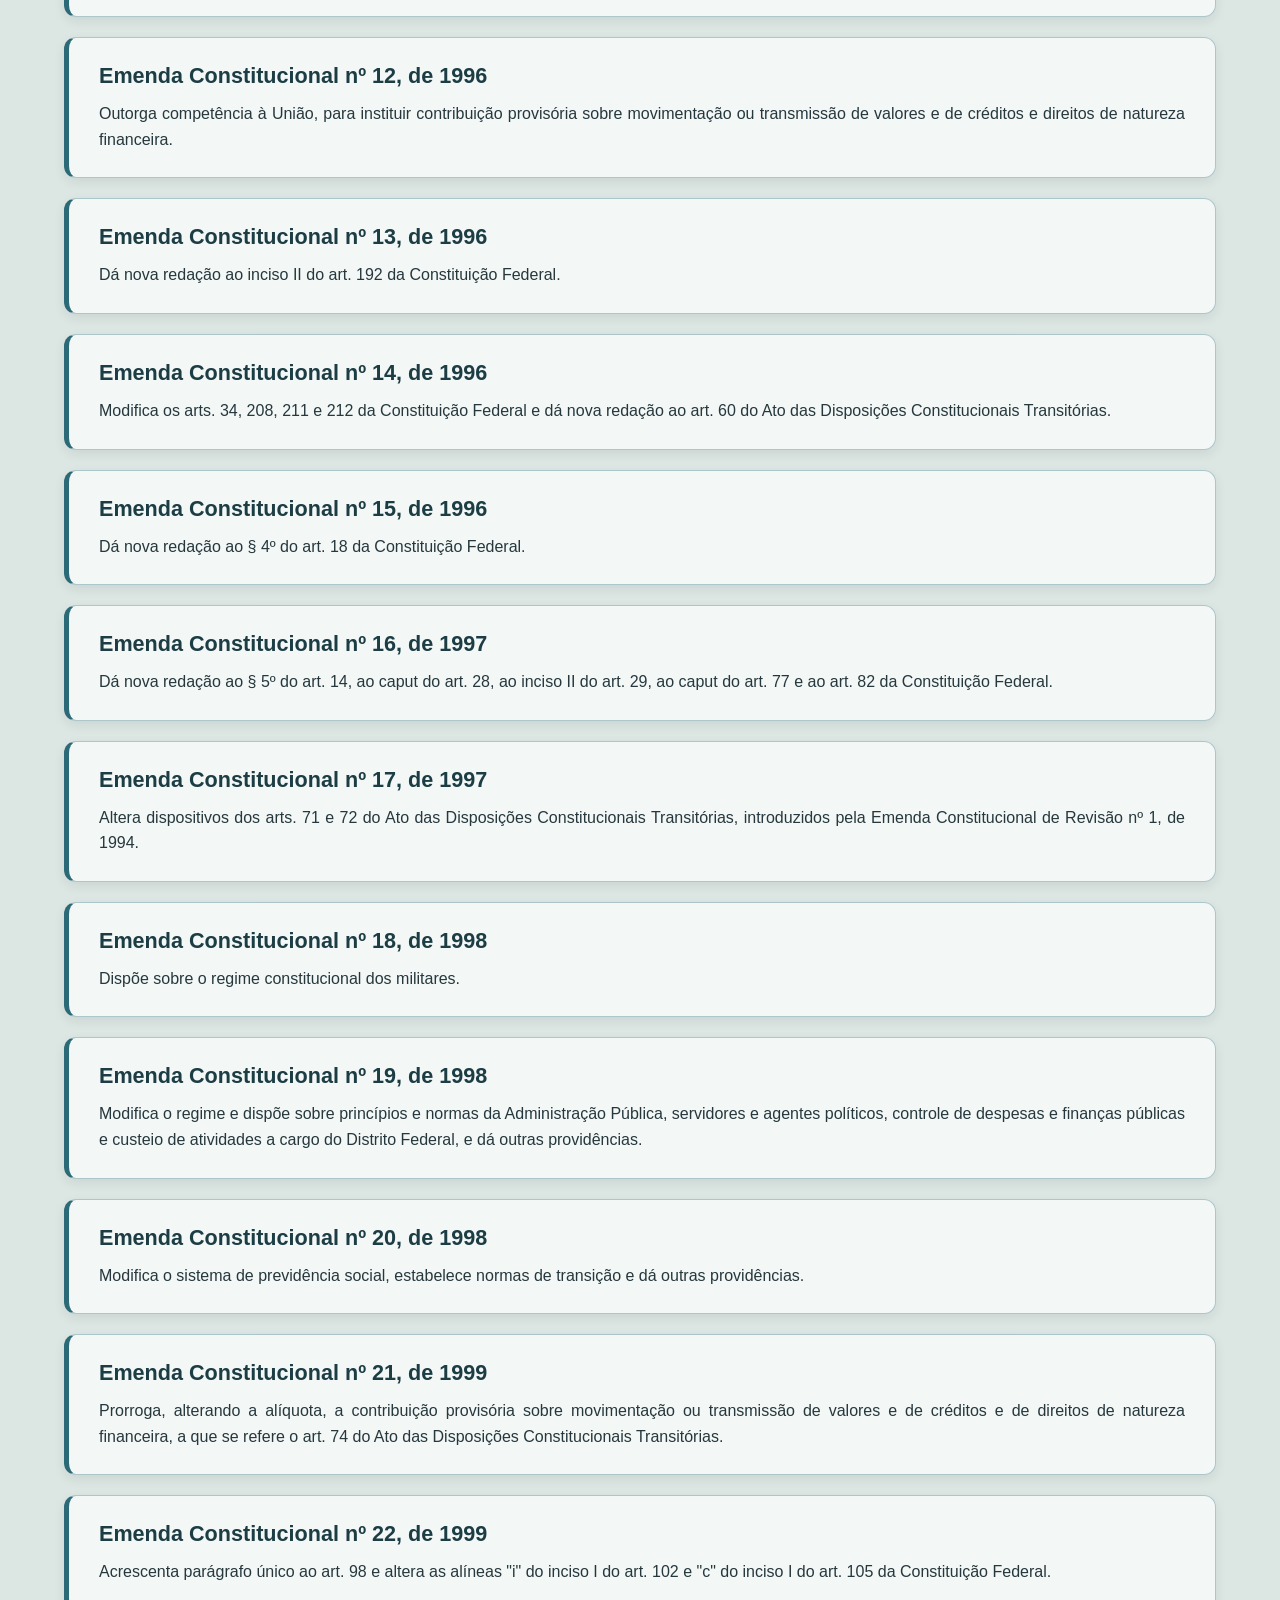
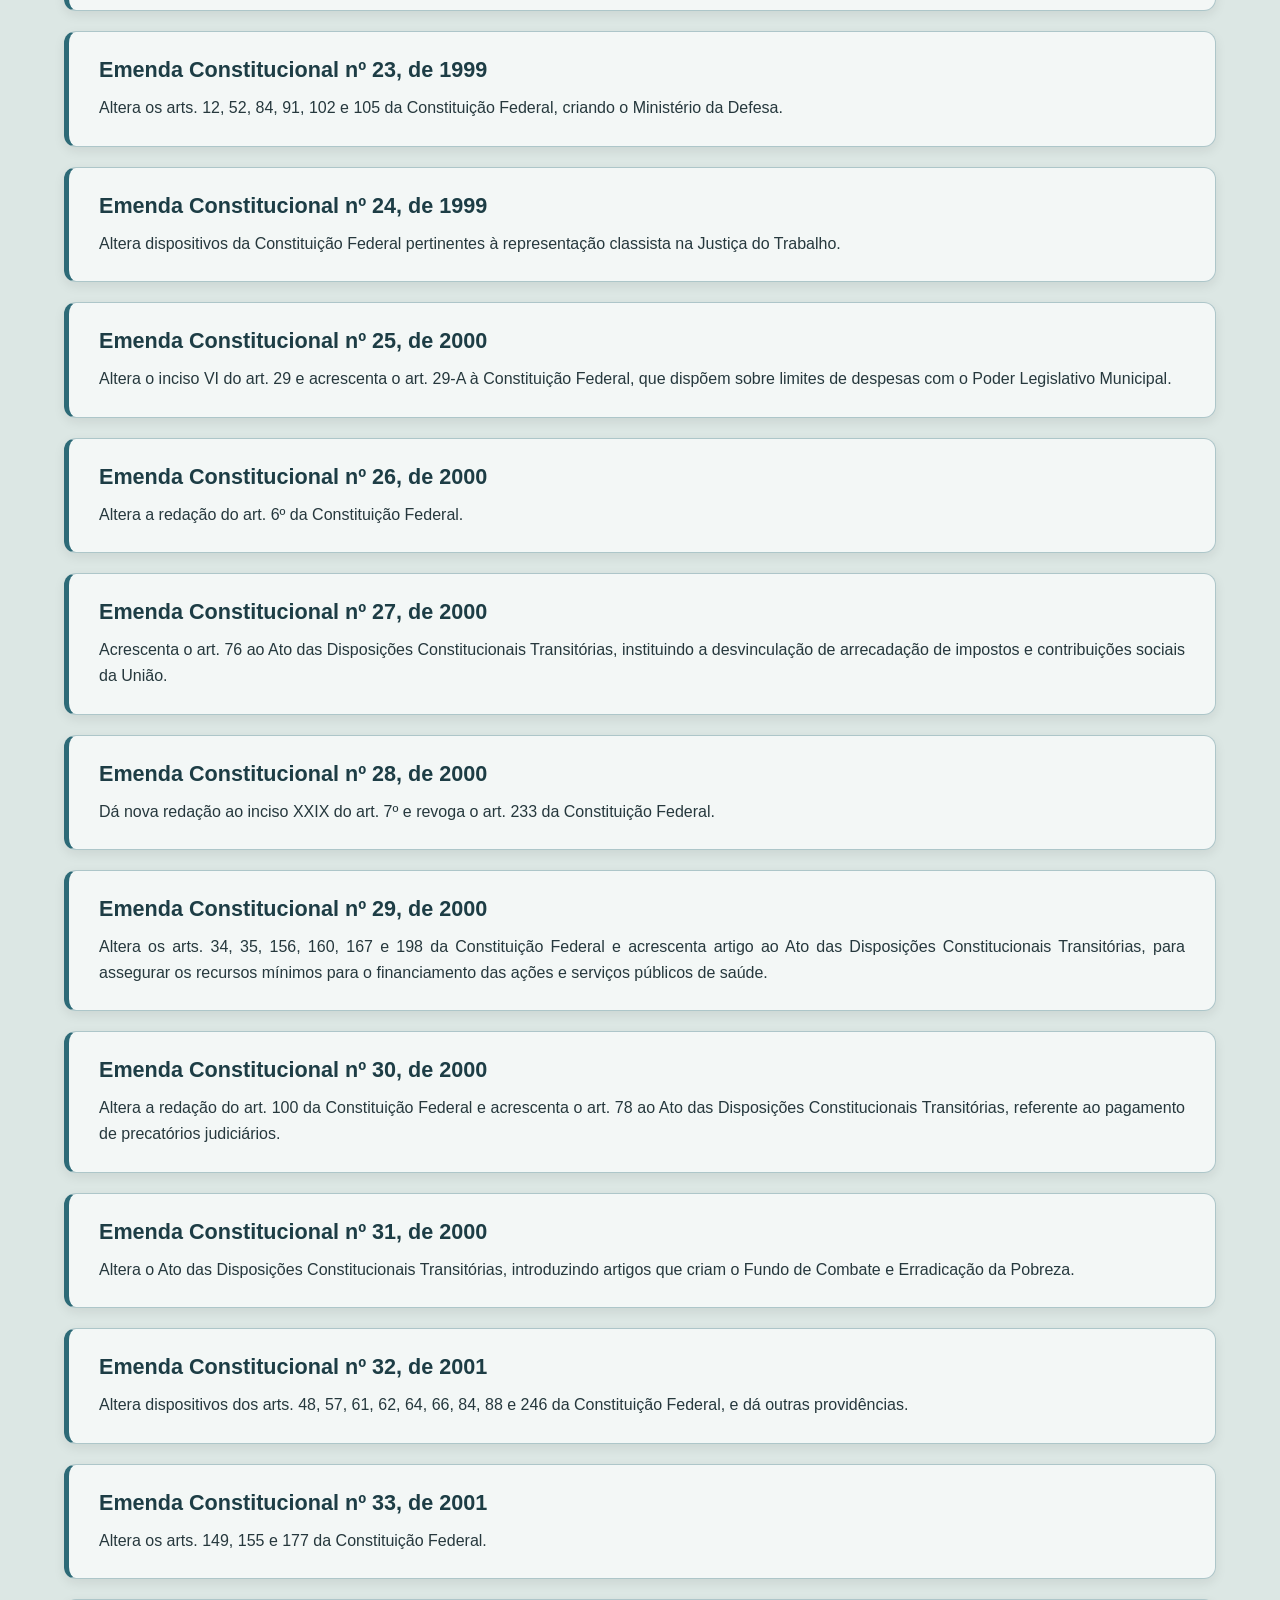
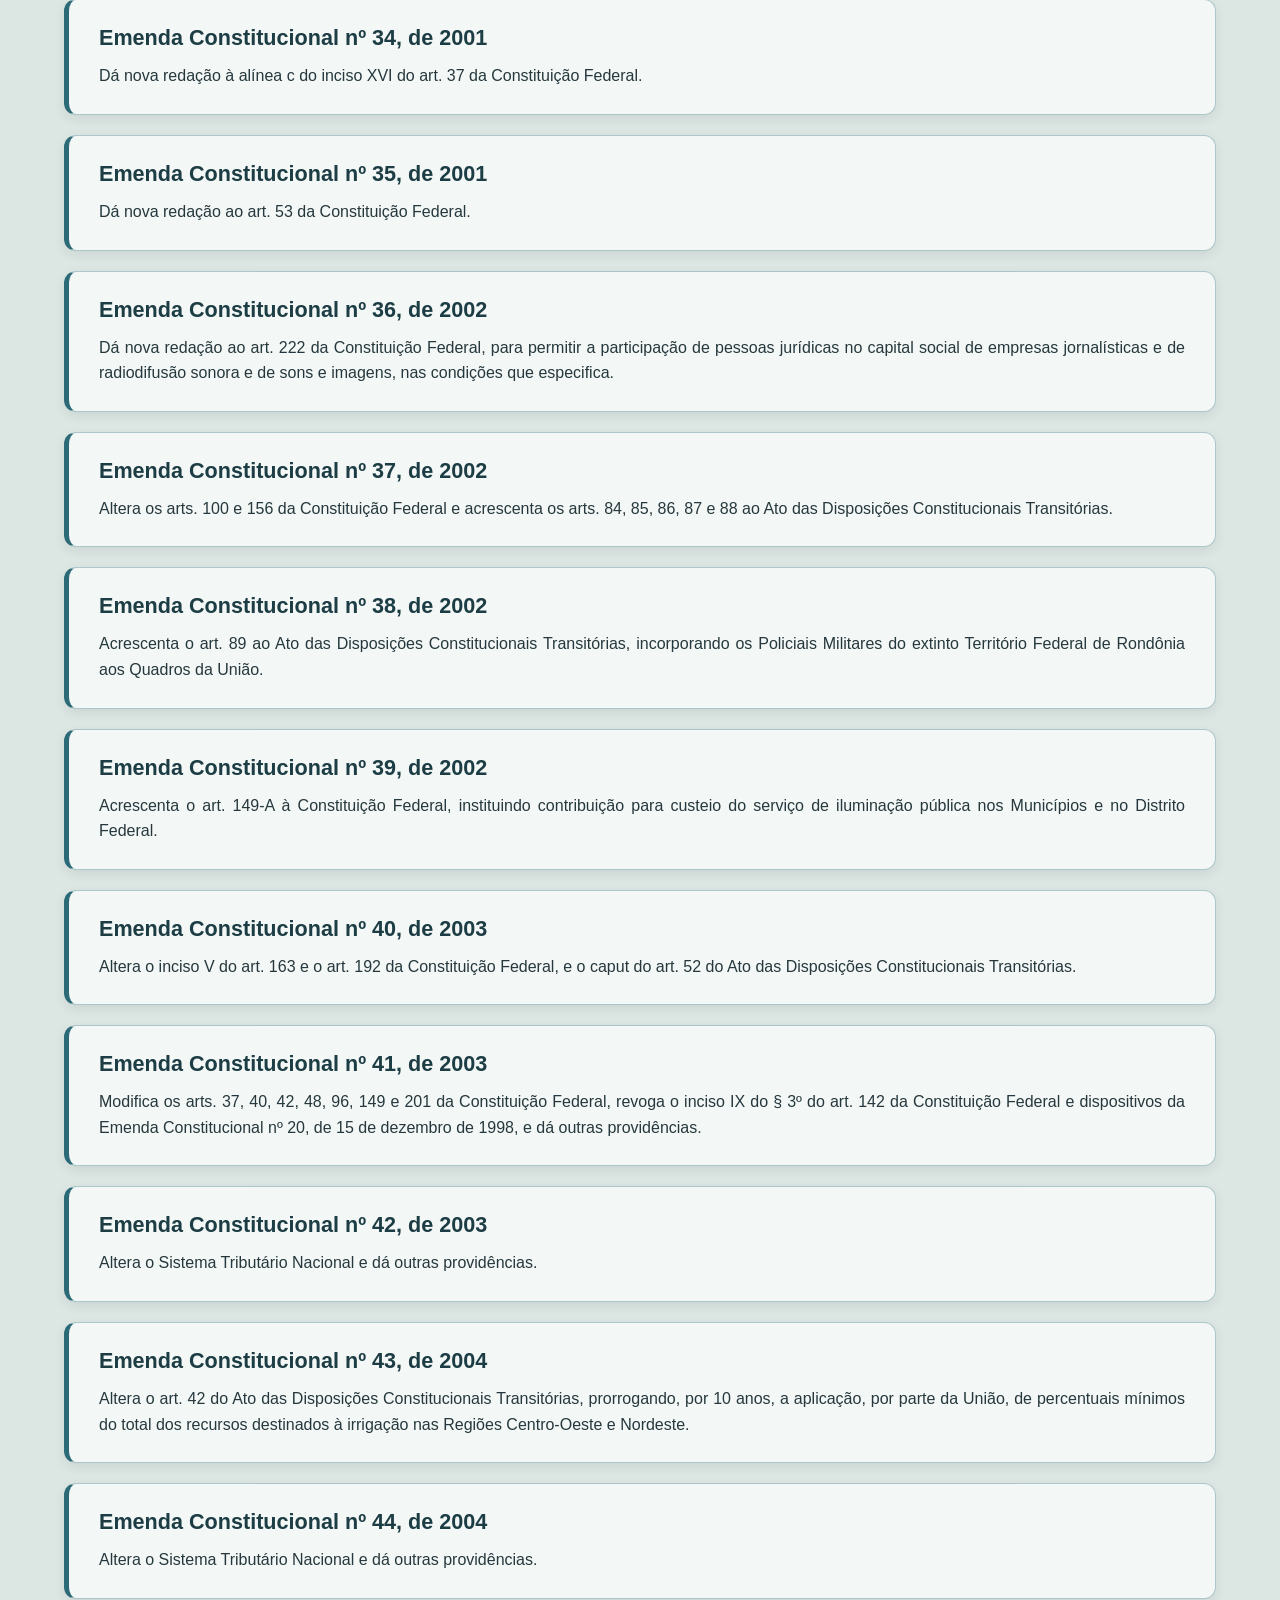
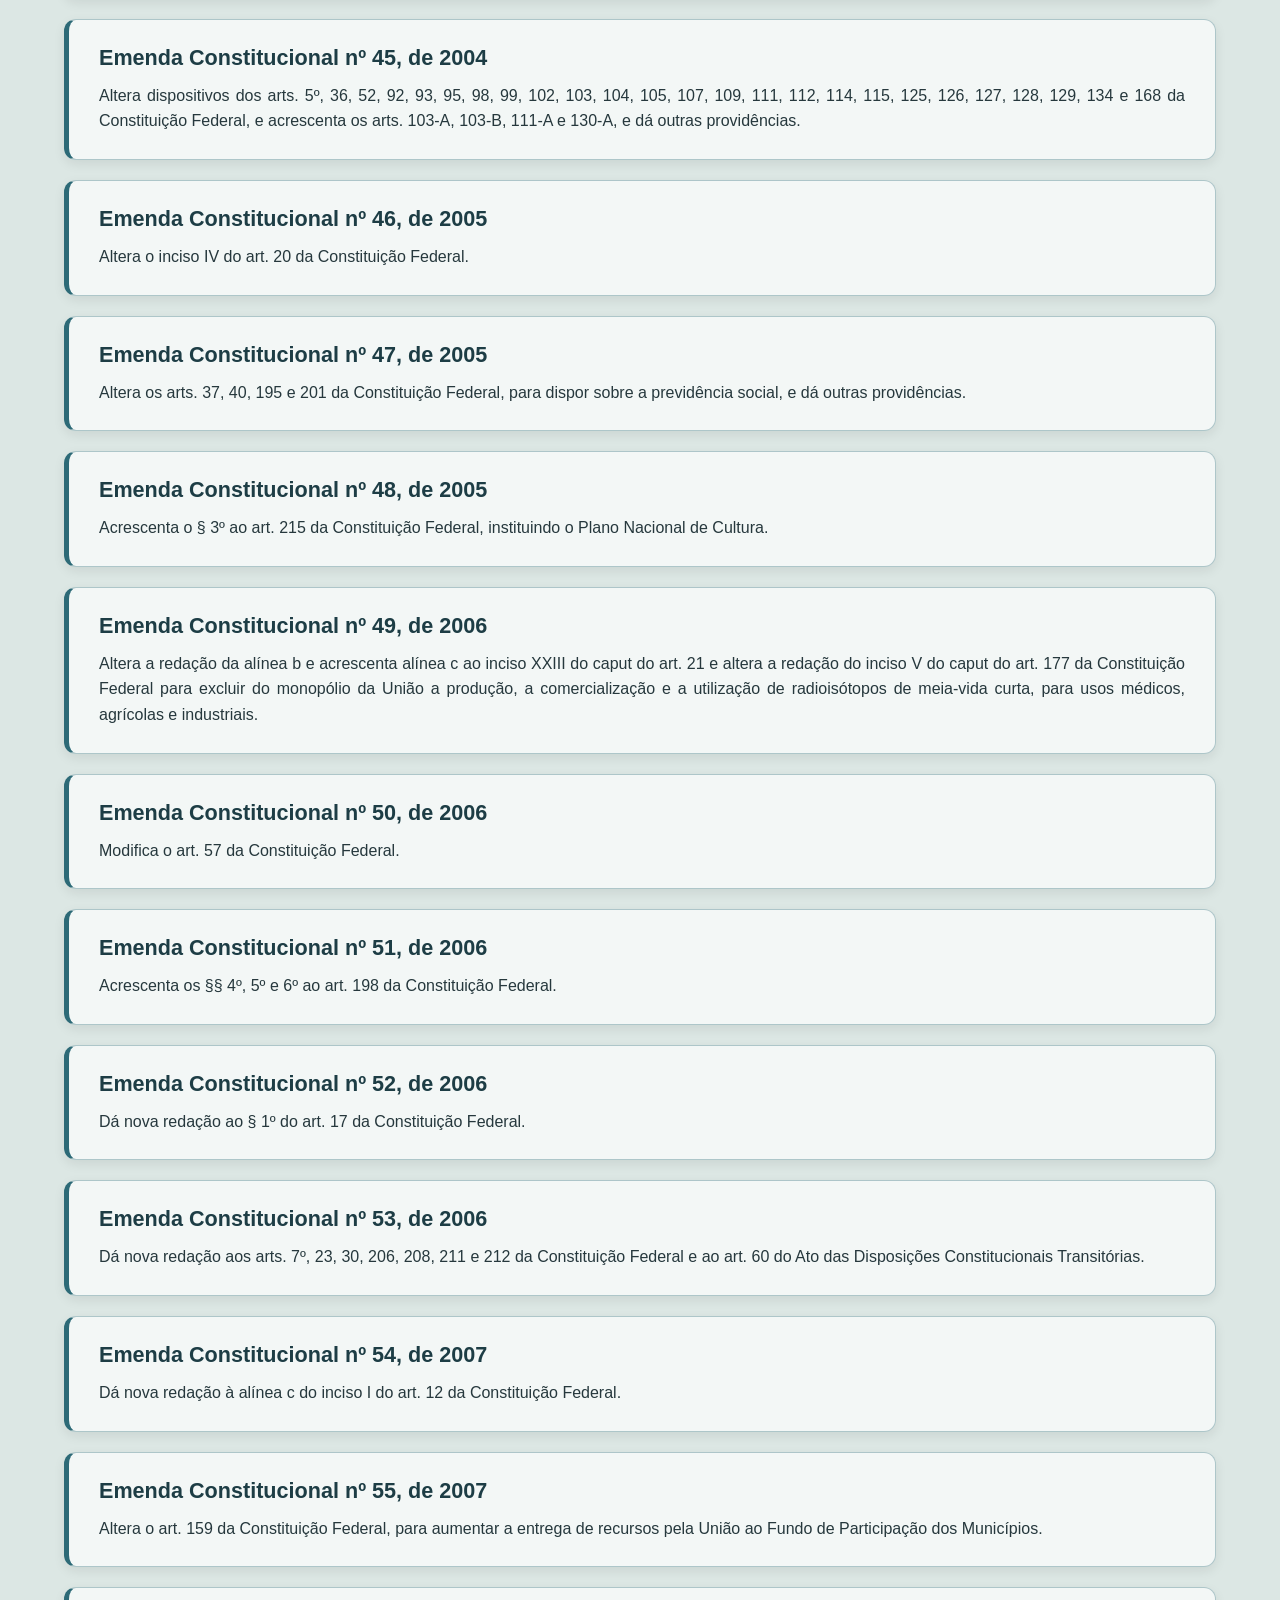
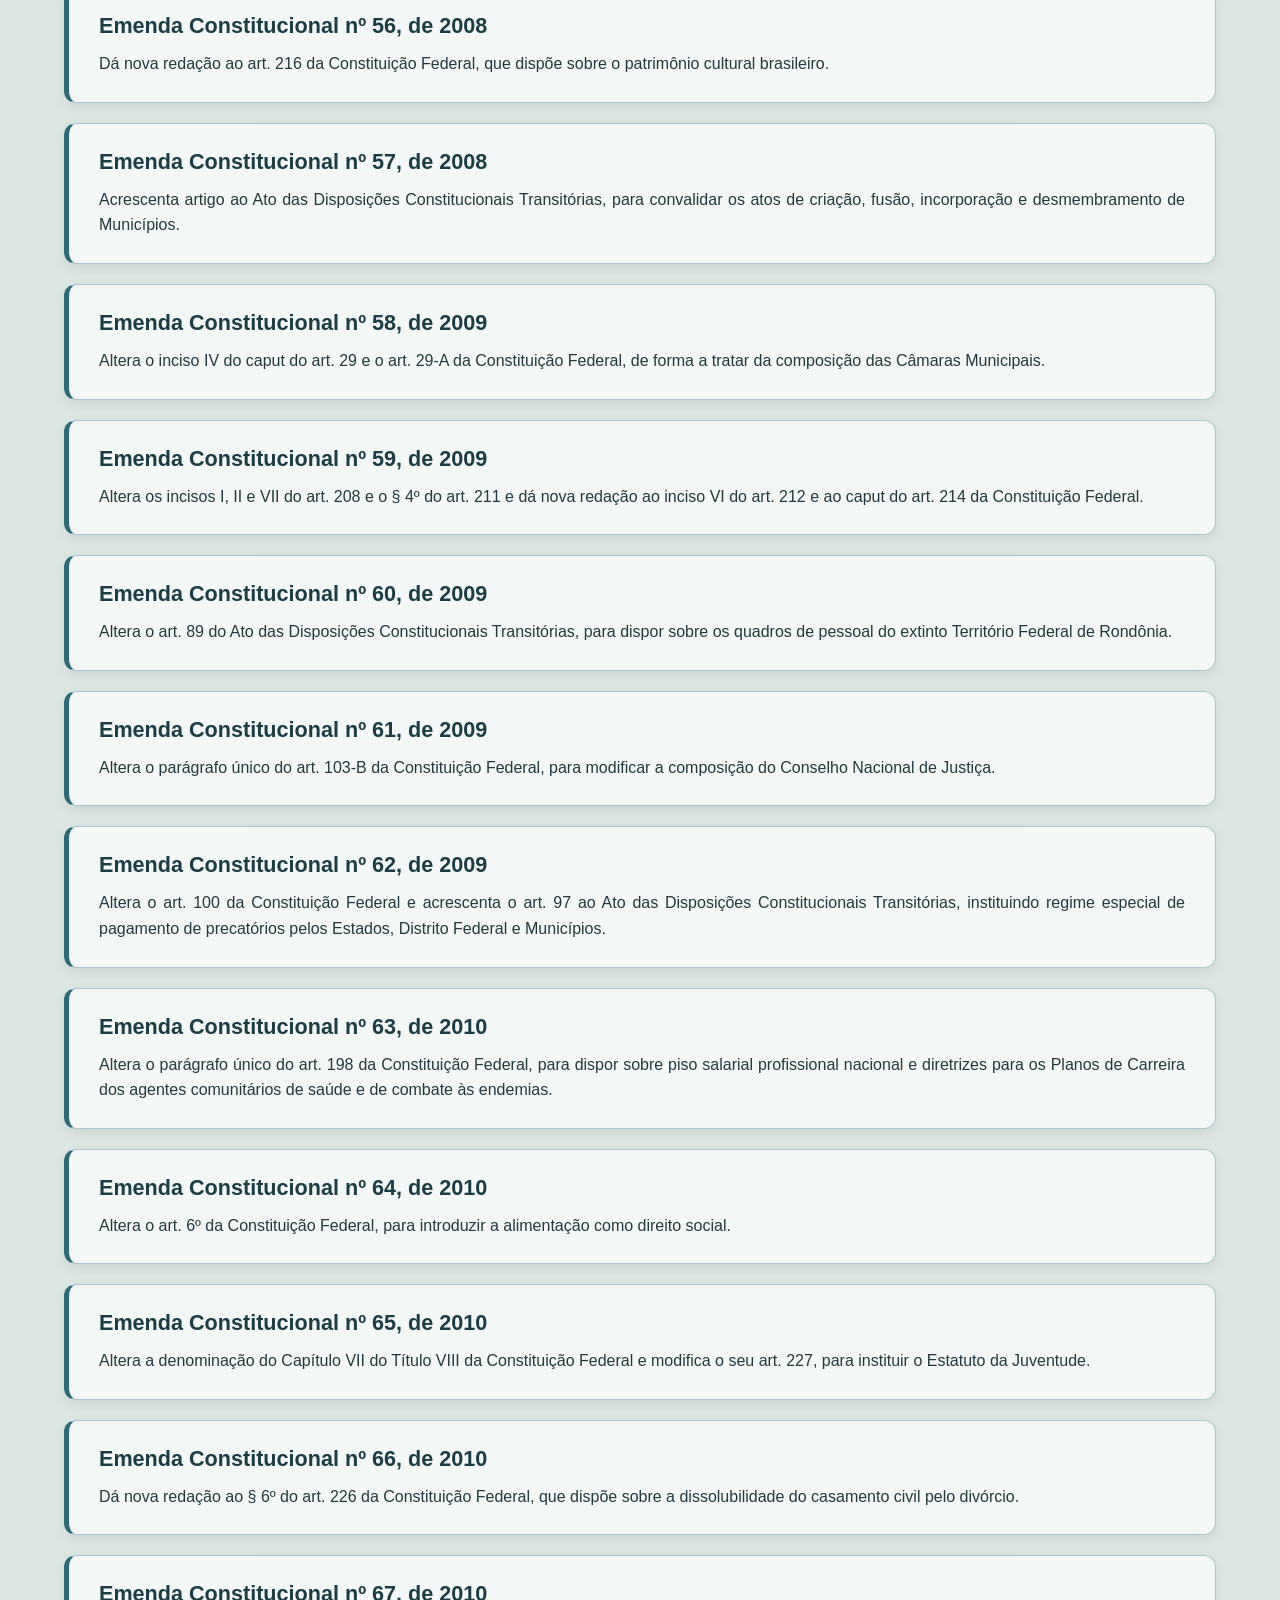
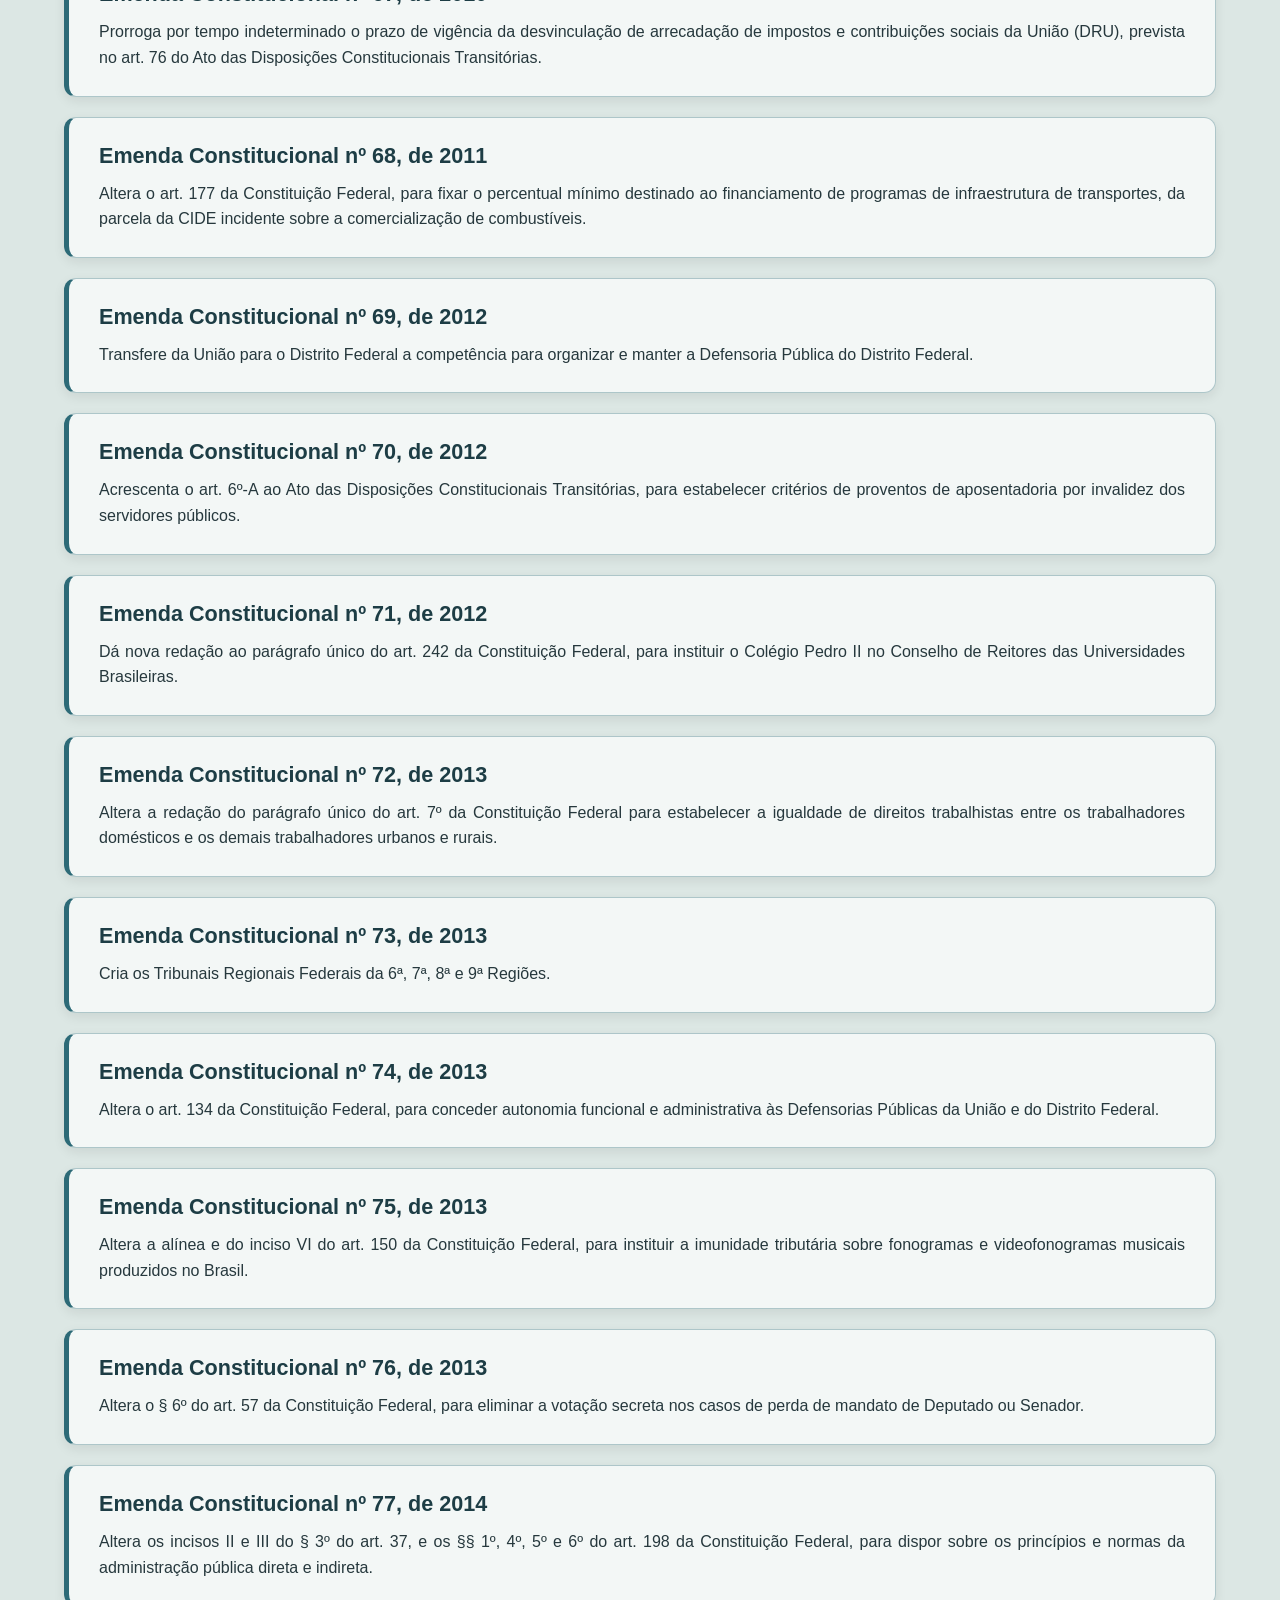
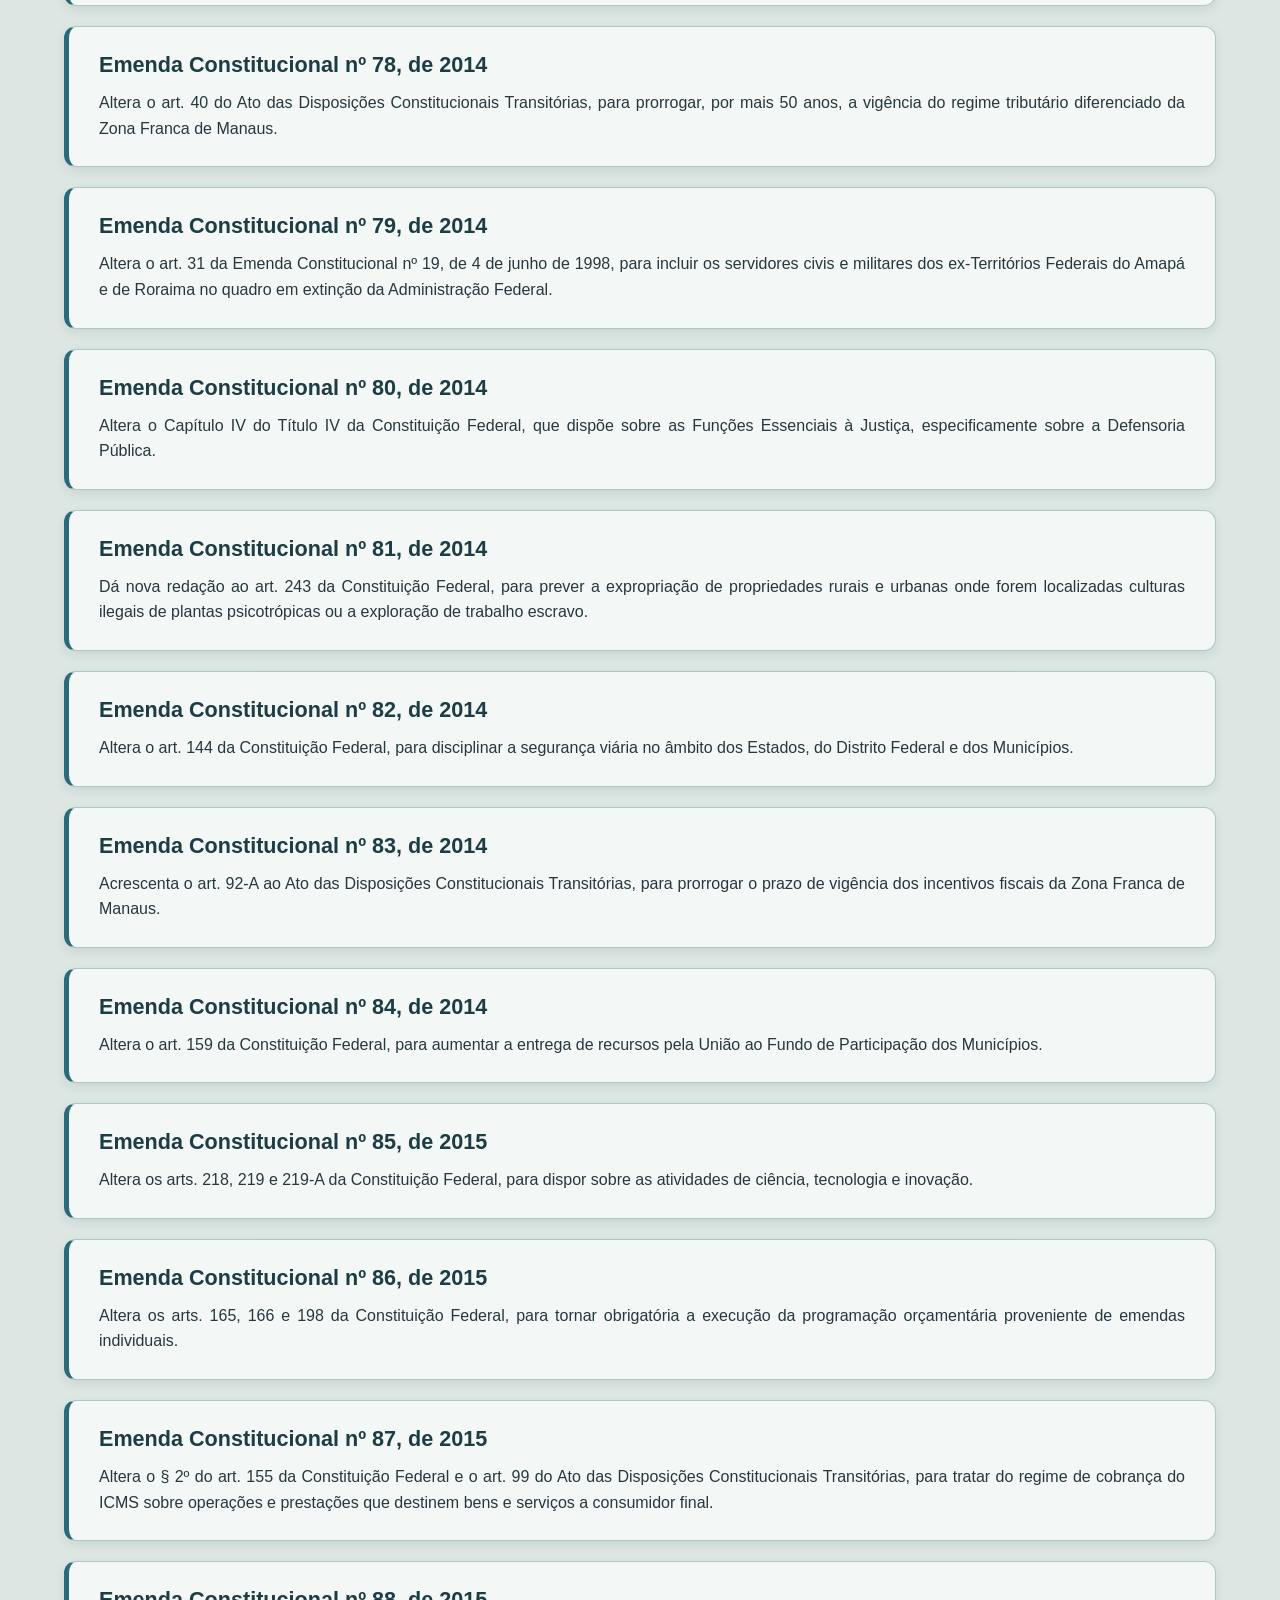
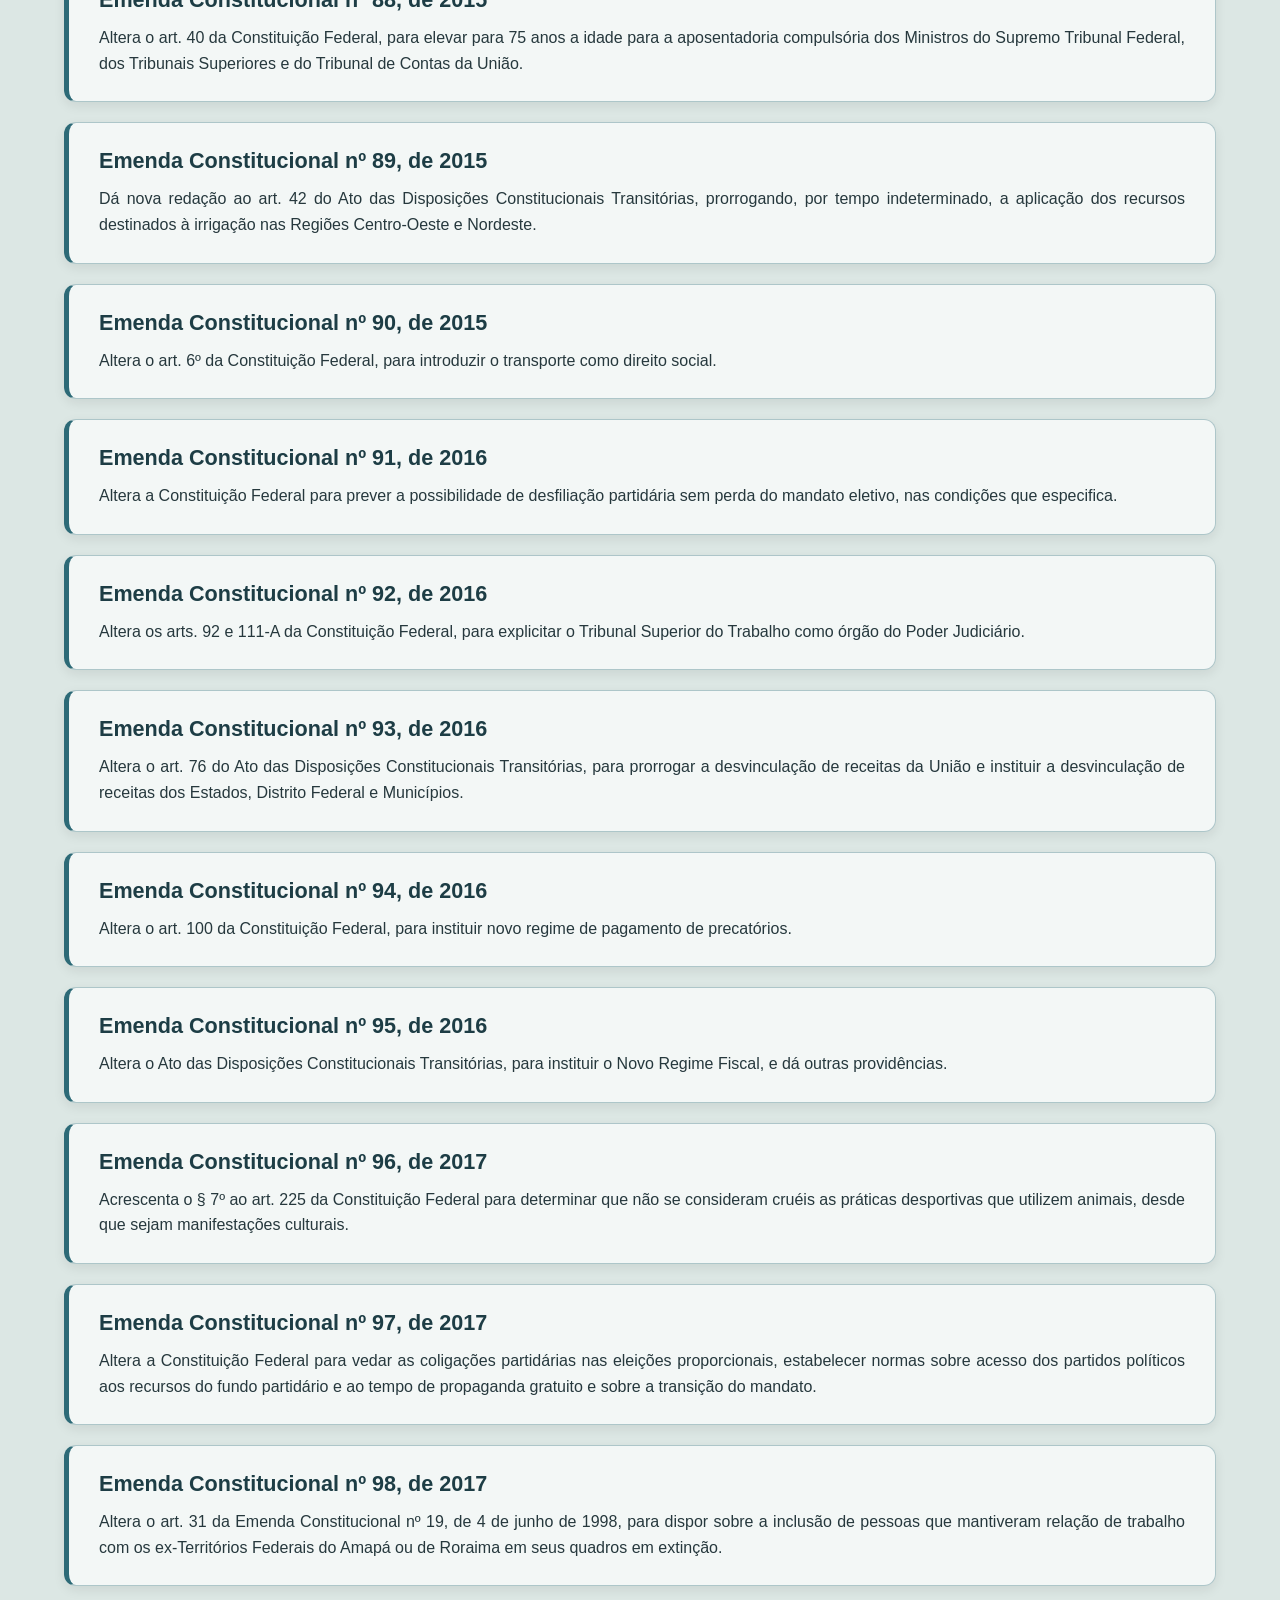
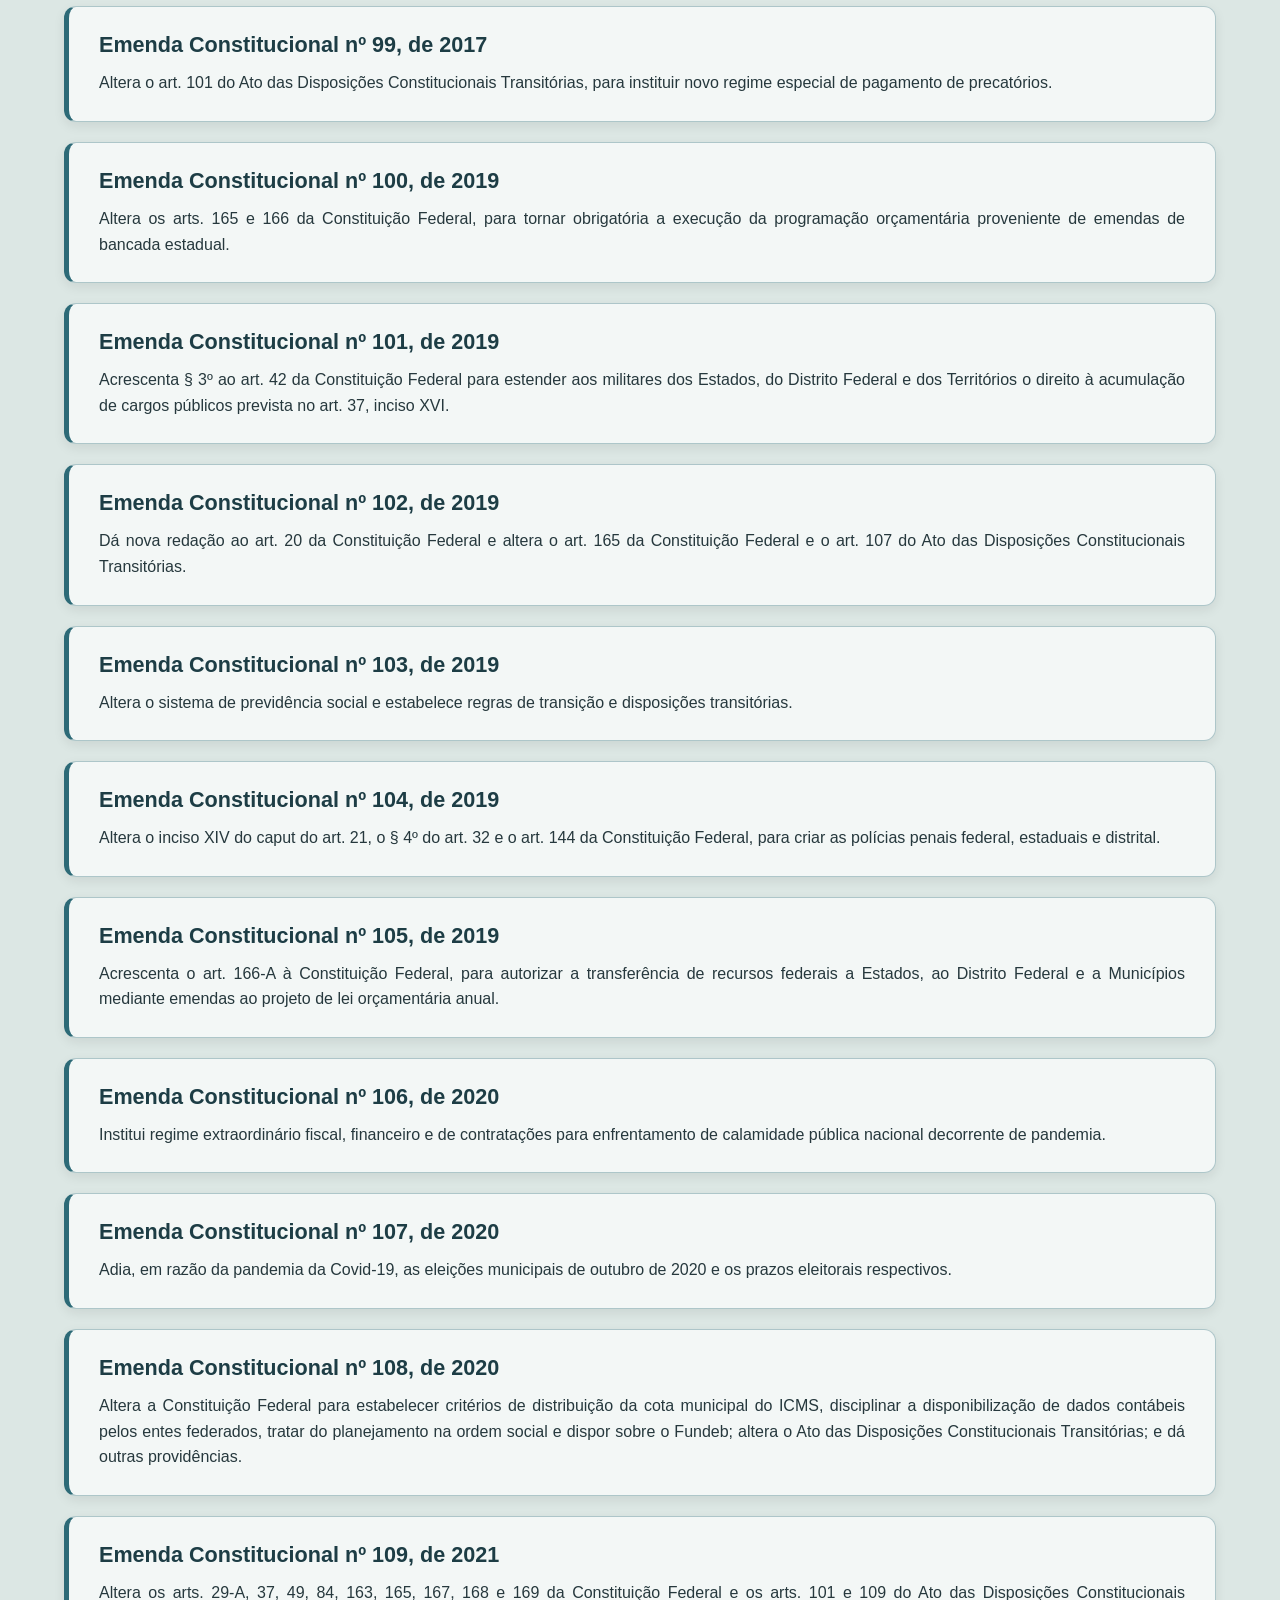
==== commit 192e35ee: "botões sidebar" ====
--- a/Leis/leis.html
+++ b/Leis/leis.html
@@ -14,7 +14,7 @@
         <!-- Opções para navegar em diferentes partes do site -->
             <ul class="nav-links">
                 <li><a href="../index.html">Início</a></li>
-                <li><a href="leis.html" id="section1">Leis</a></li>
+                <li><a href="leis.html" id="section1">Emendas</a></li>
                 <li>
                     <form class="pesquisa-hidden">
                         <input 
